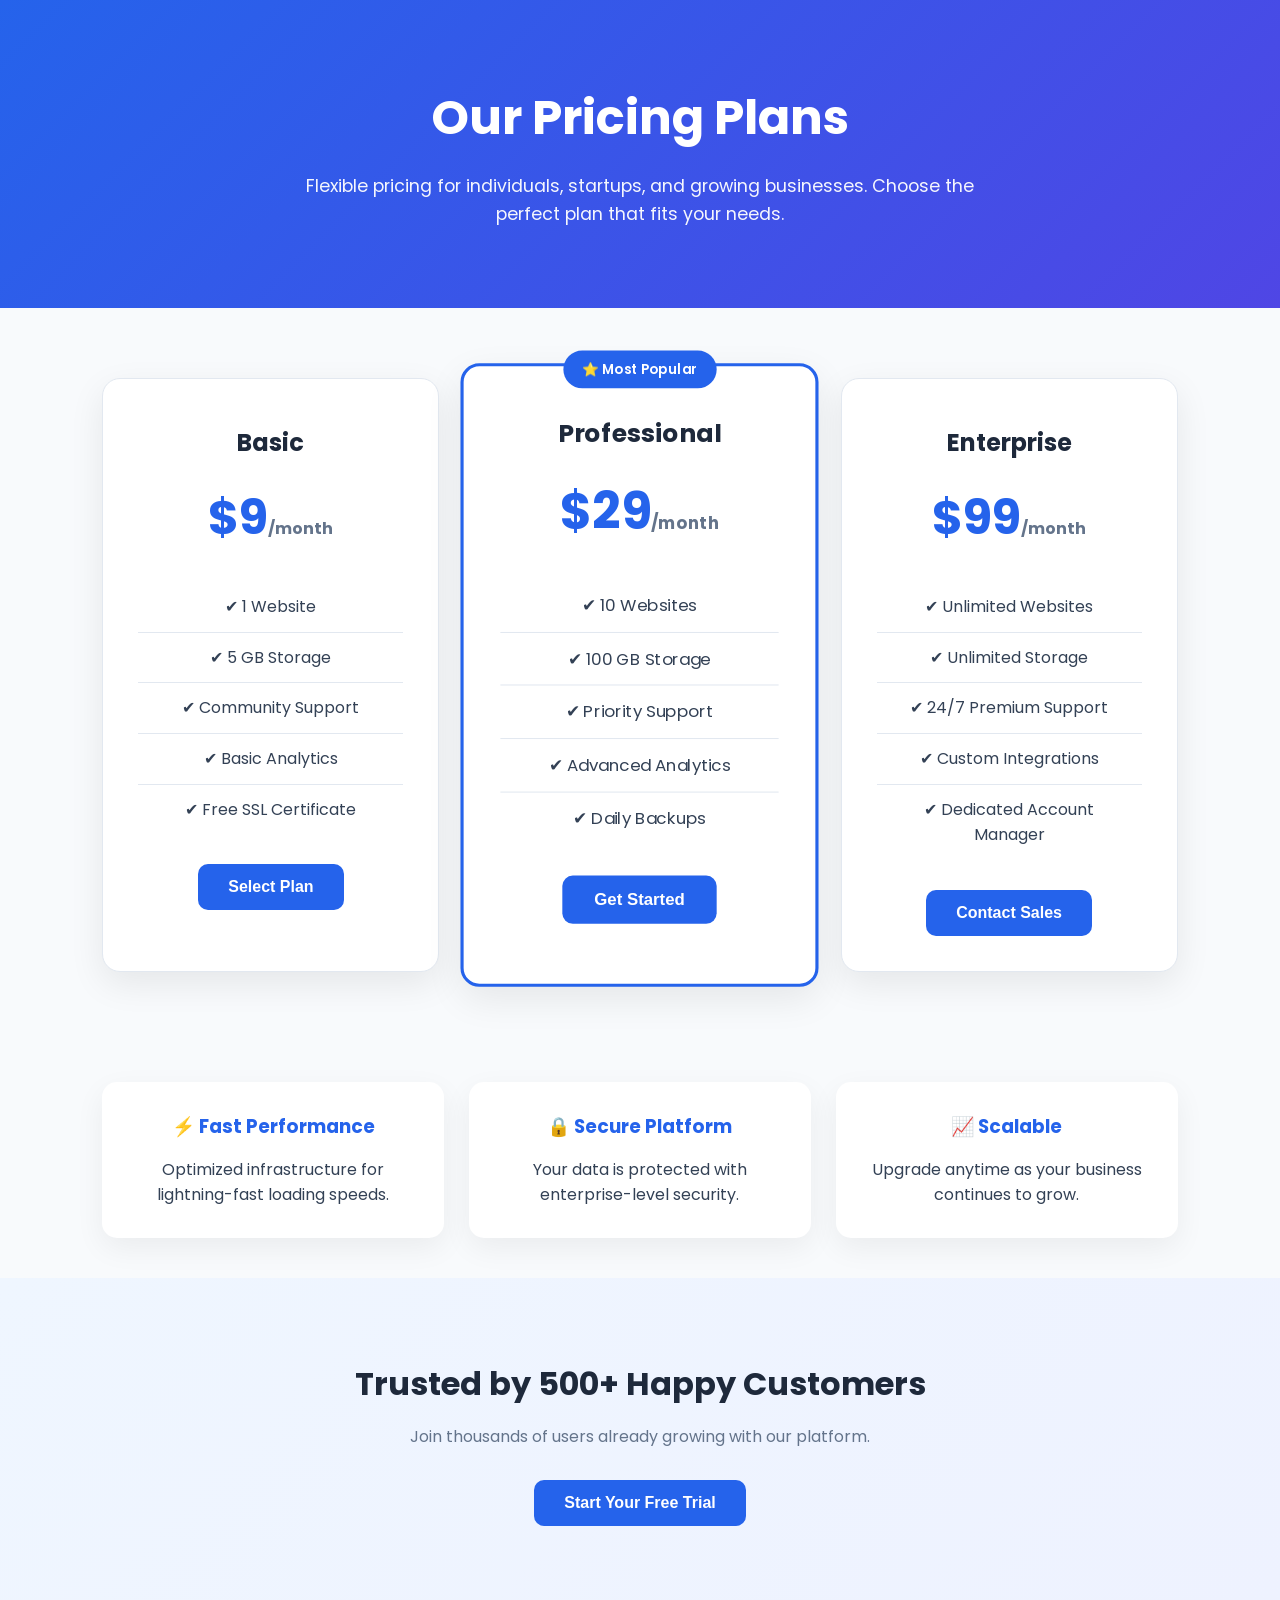
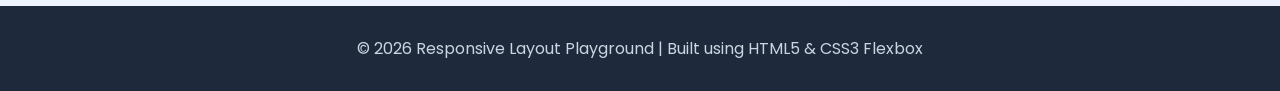
==== flexbox/index.html @ 23ed8cca "Initial commit" ====
<!DOCTYPE html>
<html lang="en">

<head>
    <meta charset="UTF-8">
    <meta name="viewport" content="width=device-width, initial-scale=1.0">

    <title>Responsive Pricing Layout - Flexbox</title>

    <!-- Google Font -->
    <link rel="preconnect" href="https://fonts.googleapis.com">
    <link rel="preconnect" href="https://fonts.gstatic.com" crossorigin>

    <link href="https://fonts.googleapis.com/css2?family=Poppins:wght@300;400;500;600;700;800&display=swap"
        rel="stylesheet">

    <!-- CSS -->
    <link rel="stylesheet" href="style.css">
</head>

<body>

    <!-- ================= HEADER ================= -->

    <header>

        <h1>Our Pricing Plans</h1>

        <p>
            Flexible pricing for individuals, startups, and growing businesses.
            Choose the perfect plan that fits your needs.
        </p>

    </header>

    <!-- =============== PRICING SECTION =============== -->

    <section class="pricing-section">

        <!-- Basic Plan -->

        <div class="pricing-card">

            <h2>Basic</h2>

            <p class="price">$9<span>/month</span></p>

            <ul>

                <li>✔ 1 Website</li>

                <li>✔ 5 GB Storage</li>

                <li>✔ Community Support</li>

                <li>✔ Basic Analytics</li>

                <li>✔ Free SSL Certificate</li>

            </ul>

            <button>Select Plan</button>

        </div>

        <!-- Pro Plan -->

        <div class="pricing-card featured">

            <div class="badge">

                ⭐ Most Popular

            </div>

            <h2>Professional</h2>

            <p class="price">$29<span>/month</span></p>

            <ul>

                <li>✔ 10 Websites</li>

                <li>✔ 100 GB Storage</li>

                <li>✔ Priority Support</li>

                <li>✔ Advanced Analytics</li>

                <li>✔ Daily Backups</li>

            </ul>

            <button>Get Started</button>

        </div>

        <!-- Enterprise -->

        <div class="pricing-card">

            <h2>Enterprise</h2>

            <p class="price">$99<span>/month</span></p>

            <ul>

                <li>✔ Unlimited Websites</li>

                <li>✔ Unlimited Storage</li>

                <li>✔ 24/7 Premium Support</li>

                <li>✔ Custom Integrations</li>

                <li>✔ Dedicated Account Manager</li>

            </ul>

            <button>Contact Sales</button>

        </div>

    </section>

    <!-- =============== FEATURES =============== -->

    <section class="features">

        <div class="feature-box">

            <h3>⚡ Fast Performance</h3>

            <p>Optimized infrastructure for lightning-fast loading speeds.</p>

        </div>

        <div class="feature-box">

            <h3>🔒 Secure Platform</h3>

            <p>Your data is protected with enterprise-level security.</p>

        </div>

        <div class="feature-box">

            <h3>📈 Scalable</h3>

            <p>Upgrade anytime as your business continues to grow.</p>

        </div>

    </section>

    <!-- =============== CTA =============== -->

    <section class="cta">

        <h2>Trusted by 500+ Happy Customers</h2>

        <p>Join thousands of users already growing with our platform.</p>

        <button>Start Your Free Trial</button>

    </section>

    <!-- =============== FOOTER =============== -->

    <footer>

        <p>

            © 2026 Responsive Layout Playground |
            Built using HTML5 & CSS3 Flexbox

        </p>

    </footer>

</body>

</html>
---- flexbox/style.css ----
/* ===========================
   Google Font & Global Styles
=========================== */

* {
    margin: 0;
    padding: 0;
    box-sizing: border-box;
}

body {
    font-family: "Poppins", sans-serif;
    background: #f8fafc;
    color: #334155;
    line-height: 1.6;
}

/* ===========================
   Header
=========================== */

header {
    background: linear-gradient(135deg, #2563eb, #4f46e5);
    color: white;
    text-align: center;
    padding: 80px 20px;
}

header h1 {
    font-size: 3rem;
    margin-bottom: 15px;
    font-weight: 700;
}

header p {
    max-width: 700px;
    margin: auto;
    font-size: 1.1rem;
    opacity: 0.95;
}

/* ===========================
   Pricing Section (Flexbox)
=========================== */

.pricing-section {
    display: flex;
    justify-content: center;
    align-items: stretch;
    gap: 30px;
    padding: 70px 8%;
    flex-wrap: wrap;
}

/* ===========================
   Pricing Card
=========================== */

.pricing-card {
    background: white;
    border-radius: 18px;
    padding: 35px;
    flex: 1;
    min-width: 280px;
    max-width: 360px;
    text-align: center;
    box-shadow: 0 12px 35px rgba(0, 0, 0, 0.08);
    transition: 0.35s ease;
    position: relative;
    border: 1px solid #e2e8f0;
}

.pricing-card:hover {
    transform: translateY(-12px);
    box-shadow: 0 20px 40px rgba(37, 99, 235, 0.18);
}

/* ===========================
   Featured Card
=========================== */

.featured {
    border: 3px solid #2563eb;
    transform: scale(1.05);
}

.featured:hover {
    transform: scale(1.05) translateY(-12px);
}

/* ===========================
   Badge
=========================== */

.badge {
    position: absolute;
    top: -15px;
    left: 50%;
    transform: translateX(-50%);
    background: #2563eb;
    color: white;
    padding: 8px 18px;
    border-radius: 25px;
    font-size: 0.8rem;
    font-weight: 600;
}

/* ===========================
   Typography
=========================== */

.pricing-card h2 {
    margin-top: 10px;
    margin-bottom: 18px;
    color: #1e293b;
}

.price {
    font-size: 3rem;
    font-weight: 700;
    color: #2563eb;
    margin-bottom: 25px;
}

.price span {
    font-size: 1rem;
    color: #64748b;
}

/* ===========================
   Features List
=========================== */

.pricing-card ul {
    list-style: none;
    margin-bottom: 30px;
}

.pricing-card li {
    padding: 12px;
    border-bottom: 1px solid #e2e8f0;
}

.pricing-card li:last-child {
    border-bottom: none;
}

/* ===========================
   Buttons
=========================== */

button {
    background: #2563eb;
    color: white;
    border: none;
    padding: 14px 30px;
    border-radius: 10px;
    font-size: 1rem;
    font-weight: 600;
    cursor: pointer;
    transition: 0.3s;
}

button:hover {
    background: #1d4ed8;
    transform: translateY(-3px);
}

/* ===========================
   Features Section
=========================== */

.features {
    display: flex;
    justify-content: center;
    gap: 25px;
    flex-wrap: wrap;
    padding: 40px 8%;
}

.feature-box {
    background: white;
    flex: 1;
    min-width: 260px;
    padding: 30px;
    border-radius: 15px;
    text-align: center;
    box-shadow: 0 10px 30px rgba(0,0,0,.06);
    transition: .3s;
}

.feature-box:hover {
    transform: translateY(-8px);
}

.feature-box h3 {
    margin-bottom: 15px;
    color: #2563eb;
}

/* ===========================
   CTA Section
=========================== */

.cta {
    text-align: center;
    padding: 80px 20px;
    background: linear-gradient(135deg,#eff6ff,#eef2ff);
}

.cta h2 {
    font-size: 2rem;
    margin-bottom: 15px;
    color: #1e293b;
}

.cta p {
    color: #64748b;
    margin-bottom: 30px;
}

/* ===========================
   Footer
=========================== */

footer {
    background: #1e293b;
    color: #cbd5e1;
    text-align: center;
    padding: 30px;
}

/* ===========================
   Tablet
=========================== */

@media (max-width:900px) {

    .pricing-card {
        flex: 45%;
    }

    header h1 {
        font-size: 2.4rem;
    }

}

/* ===========================
   Mobile
=========================== */

@media (max-width:600px) {

    header {
        padding: 60px 20px;
    }

    header h1 {
        font-size: 2rem;
    }

    .pricing-section {
        flex-direction: column;
        padding: 40px 20px;
    }

    .pricing-card {
        max-width: 100%;
    }

    .featured {
        transform: none;
    }

    .featured:hover {
        transform: translateY(-12px);
    }

    .features {
        flex-direction: column;
        padding: 20px;
    }

    .cta h2 {
        font-size: 1.6rem;
    }

}
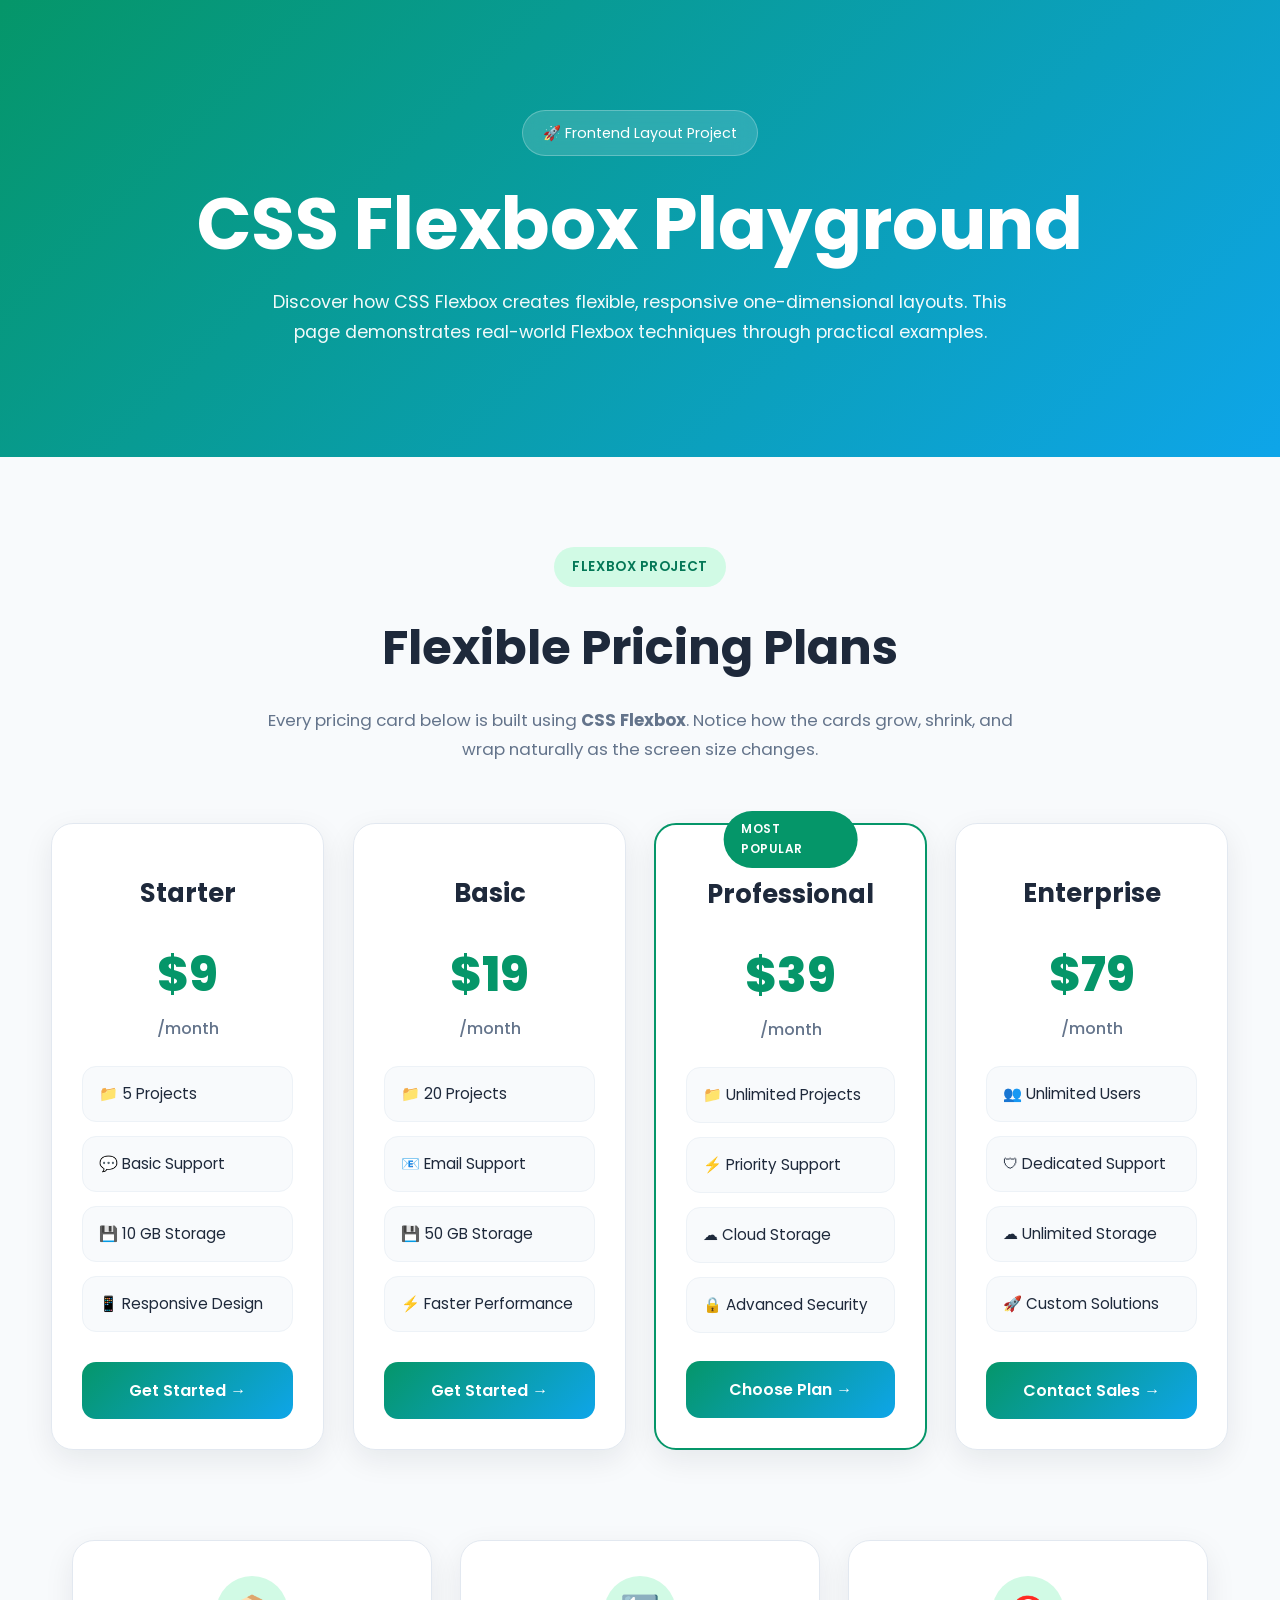
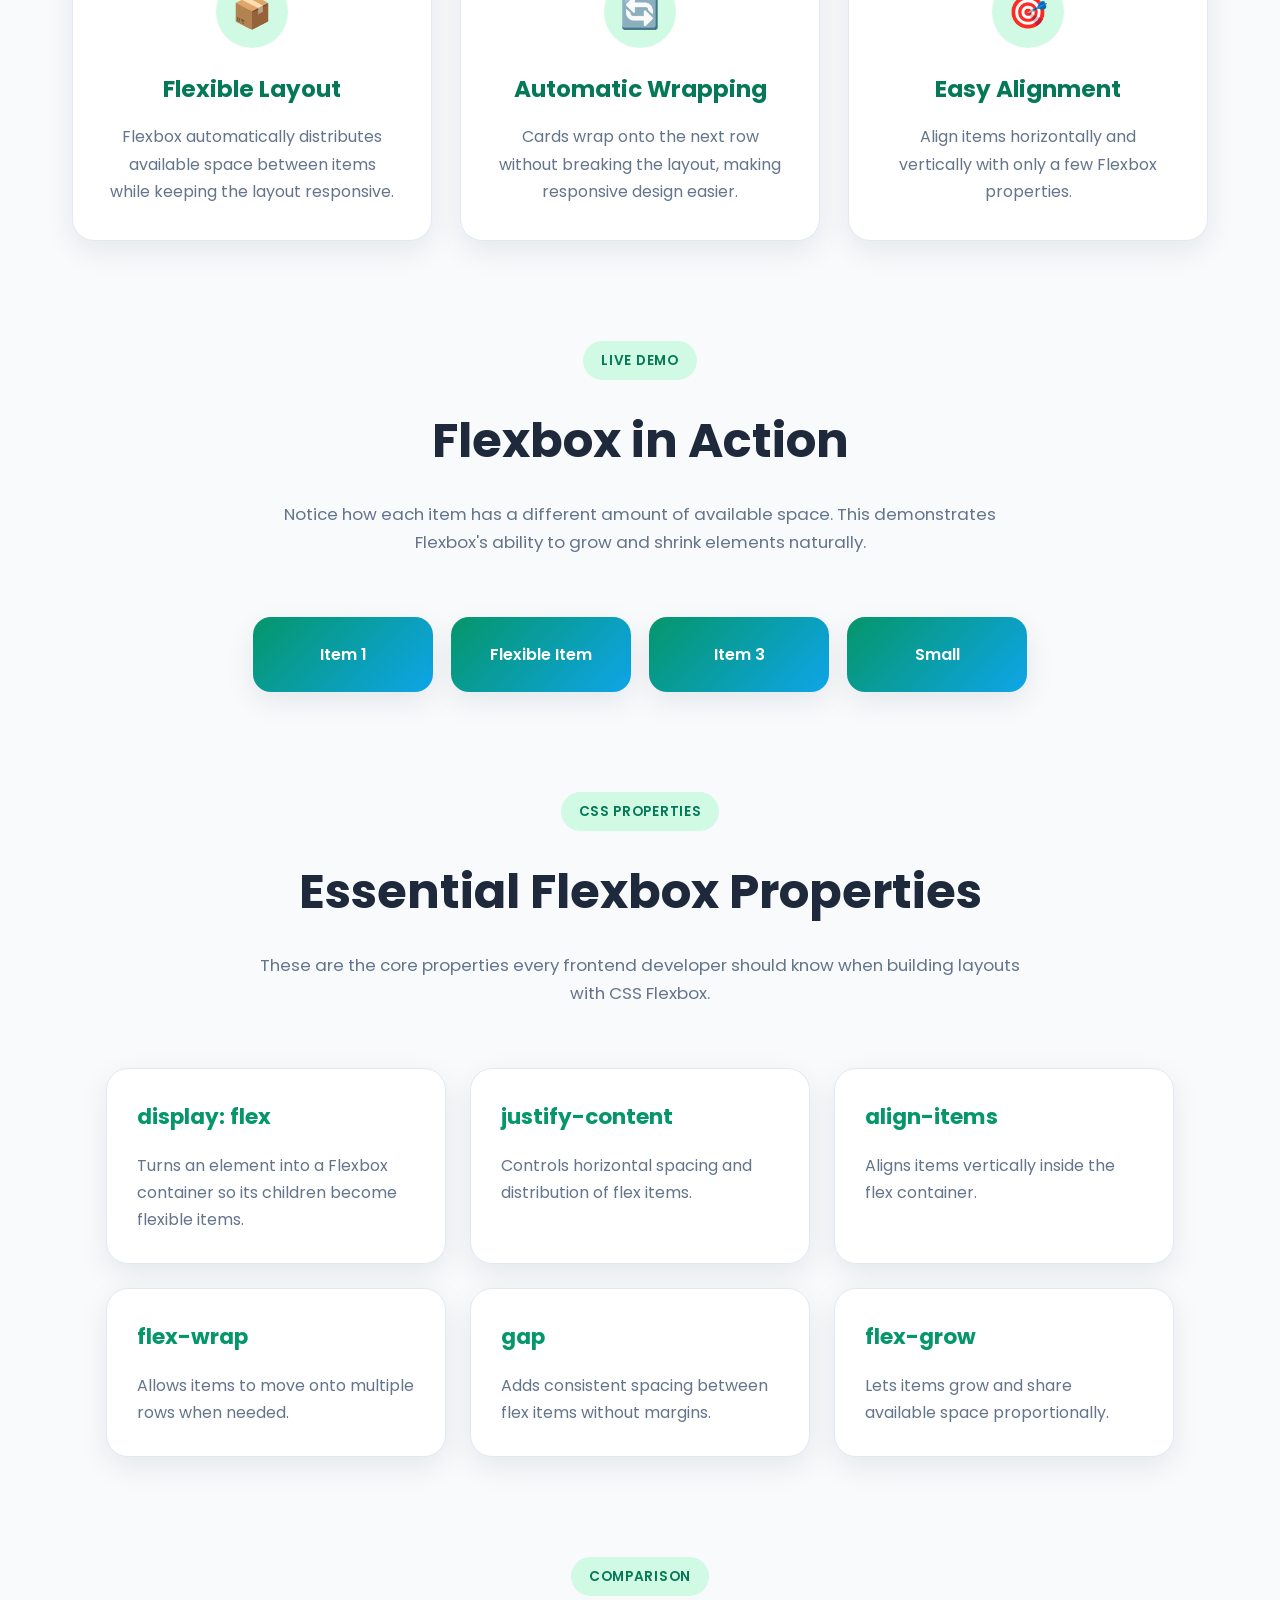
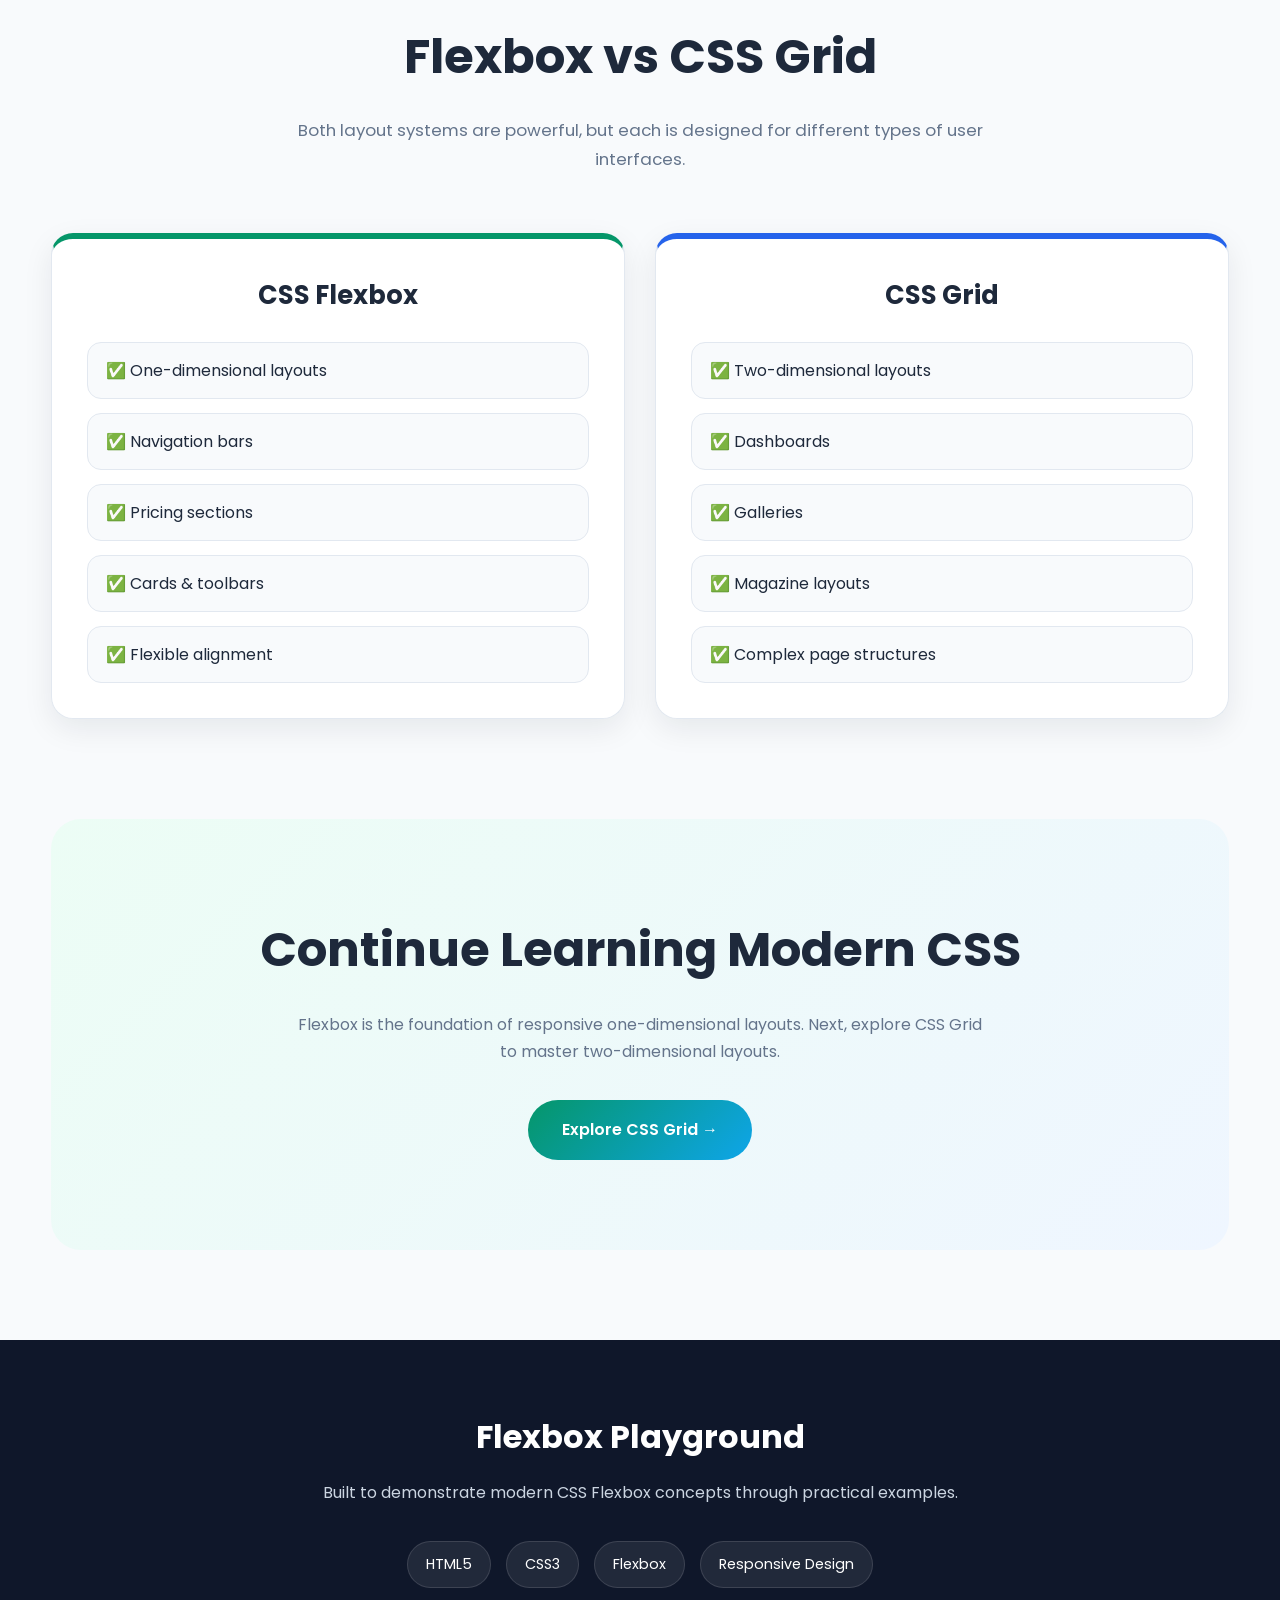
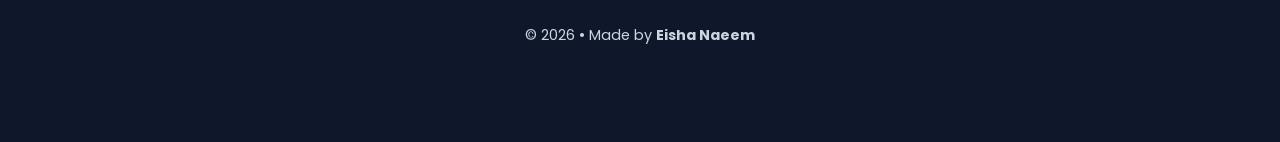
==== commit 71b8dd63: "Improve Flexbox and CSS Grid responsive layouts" ====
--- a/flexbox/index.html
+++ b/flexbox/index.html
@@ -2,181 +2,639 @@
 <html lang="en">
 
 <head>
+
     <meta charset="UTF-8">
-    <meta name="viewport" content="width=device-width, initial-scale=1.0">
-
-    <title>Responsive Pricing Layout - Flexbox</title>
-
-    <!-- Google Font -->
-    <link rel="preconnect" href="https://fonts.googleapis.com">
-    <link rel="preconnect" href="https://fonts.gstatic.com" crossorigin>
-
-    <link href="https://fonts.googleapis.com/css2?family=Poppins:wght@300;400;500;600;700;800&display=swap"
+
+    <meta
+        name="viewport"
+        content="width=device-width, initial-scale=1.0">
+
+    <meta
+        name="description"
+        content="Learn CSS Flexbox through an interactive pricing layout and practical demonstrations.">
+
+    <title>Flexbox Playground | Responsive Layouts</title>
+
+    <link rel="preconnect"
+          href="https://fonts.googleapis.com">
+
+    <link rel="preconnect"
+          href="https://fonts.gstatic.com"
+          crossorigin>
+
+    <link
+        href="https://fonts.googleapis.com/css2?family=Poppins:wght@300;400;500;600;700;800&display=swap"
         rel="stylesheet">
 
-    <!-- CSS -->
-    <link rel="stylesheet" href="style.css">
+    <link
+        rel="stylesheet"
+        href="style.css">
+
 </head>
 
 <body>
 
-    <!-- ================= HEADER ================= -->
-
-    <header>
-
-        <h1>Our Pricing Plans</h1>
-
-        <p>
-            Flexible pricing for individuals, startups, and growing businesses.
-            Choose the perfect plan that fits your needs.
-        </p>
-
-    </header>
-
-    <!-- =============== PRICING SECTION =============== -->
-
-    <section class="pricing-section">
-
-        <!-- Basic Plan -->
-
-        <div class="pricing-card">
-
-            <h2>Basic</h2>
-
-            <p class="price">$9<span>/month</span></p>
+<!-- ==========================================
+                HERO
+=========================================== -->
+
+<header>
+
+    <div class="hero-content">
+
+        <span class="hero-badge">
+            🚀 Frontend Layout Project
+        </span>
+
+        <h1>
+            CSS Flexbox Playground
+        </h1>
+
+        <p>
+
+            Discover how CSS Flexbox creates flexible,
+            responsive one-dimensional layouts.
+            This page demonstrates real-world Flexbox
+            techniques through practical examples.
+
+        </p>
+
+    </div>
+
+</header>
+
+<main>
+
+<!-- ==========================================
+            PRICING INTRO
+=========================================== -->
+
+<section class="section-heading">
+
+    <span class="section-tag">
+        FLEXBOX PROJECT
+    </span>
+
+    <h2>
+        Flexible Pricing Plans
+    </h2>
+
+    <p>
+
+        Every pricing card below is built using
+        <strong>CSS Flexbox</strong>.
+        Notice how the cards grow, shrink,
+        and wrap naturally as the screen size changes.
+
+    </p>
+
+</section>
+
+<!-- ==========================================
+            PRICING SECTION
+=========================================== -->
+
+<section class="pricing-section">
+
+    <!-- Starter -->
+
+    <article class="pricing-card basic">
+
+        <h3>
+            Starter
+        </h3>
+
+        <div class="price">
+
+            $9
+
+            <span>
+                /month
+            </span>
+
+        </div>
+
+        <ul>
+
+            <li>📁 5 Projects</li>
+
+            <li>💬 Basic Support</li>
+
+            <li>💾 10 GB Storage</li>
+
+            <li>📱 Responsive Design</li>
+
+        </ul>
+
+        <button>
+
+            Get Started →
+
+        </button>
+
+    </article>
+
+    <!-- Basic -->
+
+    <article class="pricing-card">
+
+        <h3>
+            Basic
+        </h3>
+
+        <div class="price">
+
+            $19
+
+            <span>
+                /month
+            </span>
+
+        </div>
+
+        <ul>
+
+            <li>📁 20 Projects</li>
+
+            <li>📧 Email Support</li>
+
+            <li>💾 50 GB Storage</li>
+
+            <li>⚡ Faster Performance</li>
+
+        </ul>
+
+        <button>
+
+            Get Started →
+
+        </button>
+
+    </article>
+
+    <!-- Professional -->
+
+    <article class="pricing-card popular">
+
+        <span class="badge">
+
+            MOST POPULAR
+
+        </span>
+
+        <h3>
+
+            Professional
+
+        </h3>
+
+        <div class="price">
+
+            $39
+
+            <span>
+
+                /month
+
+            </span>
+
+        </div>
+
+        <ul>
+
+            <li>📁 Unlimited Projects</li>
+
+            <li>⚡ Priority Support</li>
+
+            <li>☁ Cloud Storage</li>
+
+            <li>🔒 Advanced Security</li>
+
+        </ul>
+
+        <button>
+
+            Choose Plan →
+
+        </button>
+
+    </article>
+
+    <!-- Enterprise -->
+
+    <article class="pricing-card">
+
+        <h3>
+
+            Enterprise
+
+        </h3>
+
+        <div class="price">
+
+            $79
+
+            <span>
+
+                /month
+
+            </span>
+
+        </div>
+
+        <ul>
+
+            <li>👥 Unlimited Users</li>
+
+            <li>🛡 Dedicated Support</li>
+
+            <li>☁ Unlimited Storage</li>
+
+            <li>🚀 Custom Solutions</li>
+
+        </ul>
+
+        <button>
+
+            Contact Sales →
+
+        </button>
+
+    </article>
+
+</section>
+
+<!-- ==========================================
+                FEATURES
+=========================================== -->
+
+<section class="features">
+
+    <article class="feature-box">
+
+        <div class="feature-icon">
+            📦
+        </div>
+
+        <h3>
+            Flexible Layout
+        </h3>
+
+        <p>
+
+            Flexbox automatically distributes
+            available space between items while
+            keeping the layout responsive.
+
+        </p>
+
+    </article>
+
+    <article class="feature-box">
+
+        <div class="feature-icon">
+            🔄
+        </div>
+
+        <h3>
+            Automatic Wrapping
+        </h3>
+
+        <p>
+
+            Cards wrap onto the next row
+            without breaking the layout,
+            making responsive design easier.
+
+        </p>
+
+    </article>
+
+    <article class="feature-box">
+
+        <div class="feature-icon">
+            🎯
+        </div>
+
+        <h3>
+            Easy Alignment
+        </h3>
+
+        <p>
+
+            Align items horizontally and
+            vertically with only a few
+            Flexbox properties.
+
+        </p>
+
+    </article>
+
+</section>
+
+<!-- ==========================================
+            FLEXBOX DEMO
+=========================================== -->
+
+<section class="flex-demo">
+
+    <div class="section-heading">
+
+        <span class="section-tag">
+
+            LIVE DEMO
+
+        </span>
+
+        <h2>
+
+            Flexbox in Action
+
+        </h2>
+
+        <p>
+
+            Notice how each item has a different
+            amount of available space.
+            This demonstrates Flexbox's ability
+            to grow and shrink elements naturally.
+
+        </p>
+
+    </div>
+
+    <div class="demo-row">
+
+        <div class="demo-item">
+
+            Item 1
+
+        </div>
+
+        <div class="demo-item wide">
+
+            Flexible Item
+
+        </div>
+
+        <div class="demo-item">
+
+            Item 3
+
+        </div>
+
+        <div class="demo-item small">
+
+            Small
+
+        </div>
+
+    </div>
+
+</section>
+
+<!-- ==========================================
+        KEY FLEXBOX PROPERTIES
+=========================================== -->
+
+<section class="properties">
+
+    <div class="section-heading">
+
+        <span class="section-tag">
+            CSS PROPERTIES
+        </span>
+
+        <h2>
+            Essential Flexbox Properties
+        </h2>
+
+        <p>
+
+            These are the core properties every frontend
+            developer should know when building layouts
+            with CSS Flexbox.
+
+        </p>
+
+    </div>
+
+    <div class="properties-grid">
+
+        <article class="property-card">
+
+            <h3>display: flex</h3>
+
+            <p>
+                Turns an element into a Flexbox container
+                so its children become flexible items.
+            </p>
+
+        </article>
+
+        <article class="property-card">
+
+            <h3>justify-content</h3>
+
+            <p>
+                Controls horizontal spacing and
+                distribution of flex items.
+            </p>
+
+        </article>
+
+        <article class="property-card">
+
+            <h3>align-items</h3>
+
+            <p>
+                Aligns items vertically inside
+                the flex container.
+            </p>
+
+        </article>
+
+        <article class="property-card">
+
+            <h3>flex-wrap</h3>
+
+            <p>
+                Allows items to move onto
+                multiple rows when needed.
+            </p>
+
+        </article>
+
+        <article class="property-card">
+
+            <h3>gap</h3>
+
+            <p>
+                Adds consistent spacing
+                between flex items without margins.
+            </p>
+
+        </article>
+
+        <article class="property-card">
+
+            <h3>flex-grow</h3>
+
+            <p>
+                Lets items grow and share
+                available space proportionally.
+            </p>
+
+        </article>
+
+    </div>
+
+</section>
+
+<!-- ==========================================
+        FLEXBOX VS GRID
+=========================================== -->
+
+<section class="comparison">
+
+    <div class="section-heading">
+
+        <span class="section-tag">
+            COMPARISON
+        </span>
+
+        <h2>
+            Flexbox vs CSS Grid
+        </h2>
+
+        <p>
+
+            Both layout systems are powerful,
+            but each is designed for different
+            types of user interfaces.
+
+        </p>
+
+    </div>
+
+    <div class="comparison-wrapper">
+
+        <article class="comparison-card flexbox-card">
+
+            <h3>
+                CSS Flexbox
+            </h3>
 
             <ul>
 
-                <li>✔ 1 Website</li>
-
-                <li>✔ 5 GB Storage</li>
-
-                <li>✔ Community Support</li>
-
-                <li>✔ Basic Analytics</li>
-
-                <li>✔ Free SSL Certificate</li>
+                <li>✅ One-dimensional layouts</li>
+
+                <li>✅ Navigation bars</li>
+
+                <li>✅ Pricing sections</li>
+
+                <li>✅ Cards & toolbars</li>
+
+                <li>✅ Flexible alignment</li>
 
             </ul>
 
-            <button>Select Plan</button>
-
-        </div>
-
-        <!-- Pro Plan -->
-
-        <div class="pricing-card featured">
-
-            <div class="badge">
-
-                ⭐ Most Popular
-
-            </div>
-
-            <h2>Professional</h2>
-
-            <p class="price">$29<span>/month</span></p>
+        </article>
+
+        <article class="comparison-card grid-card">
+
+            <h3>
+                CSS Grid
+            </h3>
 
             <ul>
 
-                <li>✔ 10 Websites</li>
-
-                <li>✔ 100 GB Storage</li>
-
-                <li>✔ Priority Support</li>
-
-                <li>✔ Advanced Analytics</li>
-
-                <li>✔ Daily Backups</li>
+                <li>✅ Two-dimensional layouts</li>
+
+                <li>✅ Dashboards</li>
+
+                <li>✅ Galleries</li>
+
+                <li>✅ Magazine layouts</li>
+
+                <li>✅ Complex page structures</li>
 
             </ul>
 
-            <button>Get Started</button>
-
-        </div>
-
-        <!-- Enterprise -->
-
-        <div class="pricing-card">
-
-            <h2>Enterprise</h2>
-
-            <p class="price">$99<span>/month</span></p>
-
-            <ul>
-
-                <li>✔ Unlimited Websites</li>
-
-                <li>✔ Unlimited Storage</li>
-
-                <li>✔ 24/7 Premium Support</li>
-
-                <li>✔ Custom Integrations</li>
-
-                <li>✔ Dedicated Account Manager</li>
-
-            </ul>
-
-            <button>Contact Sales</button>
-
-        </div>
-
-    </section>
-
-    <!-- =============== FEATURES =============== -->
-
-    <section class="features">
-
-        <div class="feature-box">
-
-            <h3>⚡ Fast Performance</h3>
-
-            <p>Optimized infrastructure for lightning-fast loading speeds.</p>
-
-        </div>
-
-        <div class="feature-box">
-
-            <h3>🔒 Secure Platform</h3>
-
-            <p>Your data is protected with enterprise-level security.</p>
-
-        </div>
-
-        <div class="feature-box">
-
-            <h3>📈 Scalable</h3>
-
-            <p>Upgrade anytime as your business continues to grow.</p>
-
-        </div>
-
-    </section>
-
-    <!-- =============== CTA =============== -->
-
-    <section class="cta">
-
-        <h2>Trusted by 500+ Happy Customers</h2>
-
-        <p>Join thousands of users already growing with our platform.</p>
-
-        <button>Start Your Free Trial</button>
-
-    </section>
-
-    <!-- =============== FOOTER =============== -->
-
-    <footer>
-
-        <p>
-
-            © 2026 Responsive Layout Playground |
-            Built using HTML5 & CSS3 Flexbox
-
-        </p>
-
-    </footer>
+        </article>
+
+    </div>
+
+</section>
+
+<!-- ==========================================
+                CALL TO ACTION
+=========================================== -->
+
+<section class="cta">
+
+    <h2>
+        Continue Learning Modern CSS
+    </h2>
+
+    <p>
+
+        Flexbox is the foundation of responsive
+        one-dimensional layouts.
+        Next, explore CSS Grid to master
+        two-dimensional layouts.
+
+    </p>
+
+    <a href="../grid/index.html" class="cta-btn">
+
+        Explore CSS Grid →
+
+    </a>
+
+</section>
+
+</main>
+
+<!-- ==========================================
+                FOOTER
+=========================================== -->
+
+<footer>
+
+    <div class="footer-content">
+
+        <h3>
+            Flexbox Playground
+        </h3>
+
+        <p>
+
+            Built to demonstrate modern
+            CSS Flexbox concepts through
+            practical examples.
+
+        </p>
+
+        <div class="footer-tech">
+
+            <span>HTML5</span>
+            <span>CSS3</span>
+            <span>Flexbox</span>
+            <span>Responsive Design</span>
+
+        </div>
+
+        <p class="copyright">
+
+            © 2026 • Made by
+            <strong>Eisha Naeem</strong>
+
+        </p>
+
+    </div>
+
+</footer>
 
 </body>
 
--- a/flexbox/style.css
+++ b/flexbox/style.css
@@ -1,289 +1,1389 @@
+/* ==========================================================
+   CSS FLEXBOX PLAYGROUND
+   Author: Eisha Naeem
+   Part 1/5
+   ========================================================== */
+
+/* ==========================================================
+   GOOGLE FONT
+========================================================== */
+
+@import url("https://fonts.googleapis.com/css2?family=Poppins:wght@300;400;500;600;700;800&display=swap");
+
+/* ==========================================================
+   CSS VARIABLES
+========================================================== */
+
+:root{
+
+    --primary:#059669;
+    --primary-dark:#047857;
+    --secondary:#0ea5e9;
+
+    --bg:#f8fafc;
+    --surface:#ffffff;
+
+    --text:#1e293b;
+    --muted:#64748b;
+
+    --border:#e2e8f0;
+
+    --shadow:
+        0 10px 30px rgba(15,23,42,.08);
+
+    --shadow-lg:
+        0 20px 45px rgba(15,23,42,.15);
+
+    --radius:22px;
+
+    --transition:.35s ease;
+
+}
+
+/* ==========================================================
+   RESET
+========================================================== */
+
+*{
+
+    margin:0;
+    padding:0;
+    box-sizing:border-box;
+
+}
+
+html{
+
+    scroll-behavior:smooth;
+
+}
+
+body{
+
+    font-family:"Poppins",sans-serif;
+
+    background:var(--bg);
+
+    color:var(--text);
+
+    line-height:1.7;
+
+}
+
+img{
+
+    display:block;
+    max-width:100%;
+
+}
+
+button{
+
+    font:inherit;
+
+}
+
+a{
+
+    text-decoration:none;
+
+}
+
+ul{
+
+    list-style:none;
+
+}
+
+/* ==========================================================
+   REUSABLE CONTAINER
+========================================================== */
+
+main{
+
+    width:min(1200px,92%);
+    margin:auto;
+
+}
+
+.section-heading{
+
+    text-align:center;
+
+    margin:90px auto 60px;
+
+    max-width:760px;
+
+}
+
+.section-tag{
+
+    display:inline-block;
+
+    padding:8px 18px;
+
+    margin-bottom:20px;
+
+    border-radius:999px;
+
+    background:#d1fae5;
+
+    color:var(--primary-dark);
+
+    font-size:.85rem;
+
+    font-weight:600;
+
+    letter-spacing:.05em;
+
+}
+
+.section-heading h2{
+
+    font-size:clamp(2rem,4vw,3rem);
+
+    margin-bottom:18px;
+
+}
+
+.section-heading p{
+
+    color:var(--muted);
+
+    font-size:1.05rem;
+
+}
+
+/* ==========================================================
+   HERO
+========================================================== */
+
+header{
+
+    background:
+    linear-gradient(
+        135deg,
+        #059669,
+        #0ea5e9
+    );
+
+    color:white;
+
+    padding:110px 20px;
+
+}
+
+.hero-content{
+
+    width:min(900px,92%);
+
+    margin:auto;
+
+    text-align:center;
+
+}
+
+.hero-badge{
+
+    display:inline-block;
+
+    margin-bottom:28px;
+
+    padding:10px 20px;
+
+    border-radius:999px;
+
+    border:1px solid rgba(255,255,255,.25);
+
+    background:rgba(255,255,255,.15);
+
+    backdrop-filter:blur(10px);
+
+    font-size:.9rem;
+
+}
+
+.hero-content h1{
+
+    font-size:clamp(2.8rem,6vw,4.5rem);
+
+    line-height:1.1;
+
+    margin-bottom:24px;
+
+}
+
+.hero-content p{
+
+    max-width:760px;
+
+    margin:auto;
+
+    font-size:1.1rem;
+
+    opacity:.95;
+
+}
+
+/* ==========================================================
+   PRICING SECTION
+========================================================== */
+
+.pricing-section{
+
+    display:flex;
+
+    flex-wrap:wrap;
+
+    justify-content:center;
+
+    align-items:stretch;
+
+    gap:28px;
+
+    margin-bottom:90px;
+
+}
+
+.pricing-card{
+
+    position:relative;
+
+    flex:1 1 260px;
+
+    max-width:280px;
+
+    display:flex;
+
+    flex-direction:column;
+
+    background:var(--surface);
+
+    border:1px solid var(--border);
+
+    border-radius:var(--radius);
+
+    padding:30px;
+
+    box-shadow:var(--shadow);
+
+    transition:var(--transition);
+
+}
+
+.pricing-card:hover{
+
+    transform:translateY(-10px);
+
+    box-shadow:var(--shadow-lg);
+
+}
+
+.popular{
+
+    border:2px solid var(--primary);
+
+    transform:scale(1.04);
+
+}
+
+.popular:hover{
+
+    transform:scale(1.04) translateY(-10px);
+
+}
+
+.badge{
+
+    position:absolute;
+
+    top:-14px;
+
+    left:50%;
+
+    transform:translateX(-50%);
+
+    background:var(--primary);
+
+    color:#fff;
+
+    padding:8px 18px;
+
+    border-radius:999px;
+
+    font-size:.75rem;
+
+    font-weight:600;
+
+    letter-spacing:.04em;
+
+}
+
+.pricing-card h3{
+
+    margin:18px 0;
+
+    text-align:center;
+
+    font-size:1.6rem;
+
+}
+
+.price{
+
+    text-align:center;
+
+    font-size:3rem;
+
+    font-weight:800;
+
+    color:var(--primary);
+
+    margin-bottom:24px;
+
+}
+
+.price span{
+
+    display:block;
+
+    font-size:1rem;
+
+    font-weight:500;
+
+    color:var(--muted);
+
+}
+/* ==========================================================
+   PRICING CARD CONTENT
+========================================================== */
+
+.pricing-card ul{
+
+    display:flex;
+
+    flex-direction:column;
+
+    gap:14px;
+
+    margin-bottom:28px;
+
+    flex:1;
+
+}
+
+.pricing-card li{
+
+    background:#f8fafc;
+
+    border:1px solid #edf2f7;
+
+    border-radius:14px;
+
+    padding:14px 16px;
+
+    font-size:.95rem;
+
+    transition:var(--transition);
+
+}
+
+.pricing-card li:hover{
+
+    background:#ecfdf5;
+
+    border-color:#a7f3d0;
+
+}
+
+.pricing-card button{
+
+    margin-top:auto;
+
+}
+
+button{
+
+    width:100%;
+
+    border:none;
+
+    border-radius:14px;
+
+    padding:15px 20px;
+
+    cursor:pointer;
+
+    font-weight:600;
+
+    font-size:1rem;
+
+    color:#fff;
+
+    background:linear-gradient(
+        135deg,
+        var(--primary),
+        var(--secondary)
+    );
+
+    transition:var(--transition);
+
+}
+
+button:hover{
+
+    transform:translateY(-4px);
+
+    box-shadow:
+        0 15px 30px rgba(5,150,105,.25);
+
+}
+
+/* ==========================================================
+   FEATURES
+========================================================== */
+
+.features{
+
+    display:flex;
+
+    flex-wrap:wrap;
+
+    justify-content:center;
+
+    gap:28px;
+
+    margin-bottom:100px;
+
+}
+
+.feature-box{
+
+    flex:1 1 300px;
+
+    max-width:360px;
+
+    background:var(--surface);
+
+    border:1px solid var(--border);
+
+    border-radius:var(--radius);
+
+    padding:35px;
+
+    text-align:center;
+
+    box-shadow:var(--shadow);
+
+    transition:var(--transition);
+
+}
+
+.feature-box:hover{
+
+    transform:translateY(-8px);
+
+    box-shadow:var(--shadow-lg);
+
+}
+
+.feature-icon{
+
+    width:72px;
+
+    height:72px;
+
+    margin:0 auto 22px;
+
+    border-radius:50%;
+
+    display:flex;
+
+    align-items:center;
+
+    justify-content:center;
+
+    font-size:2rem;
+
+    background:#d1fae5;
+
+}
+
+.feature-box h3{
+
+    margin-bottom:14px;
+
+    font-size:1.45rem;
+
+    color:var(--primary-dark);
+
+}
+
+.feature-box p{
+
+    color:var(--muted);
+
+}
+
+/* ==========================================================
+   FLEXBOX DEMO
+========================================================== */
+
+.flex-demo{
+
+    margin-bottom:100px;
+
+}
+
+.demo-row{
+
+    display:flex;
+
+    flex-wrap:wrap;
+
+    justify-content:center;
+
+    gap:18px;
+
+}
+
+.demo-item{
+
+    flex:1 1 150px;
+
+    max-width:180px;
+
+    padding:24px;
+
+    border-radius:18px;
+
+    text-align:center;
+
+    font-weight:600;
+
+    color:#fff;
+
+    background:linear-gradient(
+        135deg,
+        var(--primary),
+        var(--secondary)
+    );
+
+    box-shadow:var(--shadow);
+
+    transition:var(--transition);
+
+}
+
+.demo-item:hover{
+
+    transform:translateY(-6px);
+
+}
+
+.demo-item.wide{
+
+    flex-grow:2;
+
+}
+
+.demo-item.small{
+
+    flex-grow:.7;
+
+}
+
+/* ==========================================================
+   KEY FLEXBOX PROPERTIES
+========================================================== */
+
+.properties{
+
+    margin-bottom:100px;
+
+}
+
+.properties-grid{
+
+    display:flex;
+
+    flex-wrap:wrap;
+
+    justify-content:center;
+
+    gap:24px;
+
+}
+
+.property-card{
+
+    flex:1 1 280px;
+
+    max-width:340px;
+
+    background:var(--surface);
+
+    border:1px solid var(--border);
+
+    border-radius:var(--radius);
+
+    padding:30px;
+
+    box-shadow:var(--shadow);
+
+    transition:var(--transition);
+
+}
+
+.property-card:hover{
+
+    transform:translateY(-8px);
+
+    box-shadow:var(--shadow-lg);
+
+}
+
+.property-card h3{
+
+    color:var(--primary);
+
+    margin-bottom:16px;
+
+    font-size:1.35rem;
+
+}
+
+.property-card p{
+
+    color:var(--muted);
+
+}
+
+/* ==========================================================
+   FLEXBOX VS GRID
+========================================================== */
+
+.comparison{
+
+    margin-bottom:100px;
+
+}
+
+.comparison-wrapper{
+
+    display:flex;
+
+    flex-wrap:wrap;
+
+    justify-content:center;
+
+    gap:30px;
+
+}
+
+.comparison-card{
+
+    flex:1 1 340px;
+
+    background:var(--surface);
+
+    border:1px solid var(--border);
+
+    border-radius:var(--radius);
+
+    padding:35px;
+
+    box-shadow:var(--shadow);
+
+    transition:var(--transition);
+
+}
+
+.comparison-card:hover{
+
+    transform:translateY(-8px);
+
+    box-shadow:var(--shadow-lg);
+
+}
+
+.flexbox-card{
+
+    border-top:6px solid var(--primary);
+
+}
+
+.grid-card{
+
+    border-top:6px solid #2563eb;
+
+}
+
+.comparison-card h3{
+
+    text-align:center;
+
+    margin-bottom:24px;
+
+    font-size:1.6rem;
+
+}
+
+.comparison-card ul{
+
+    display:flex;
+
+    flex-direction:column;
+
+    gap:14px;
+
+}
+
+.comparison-card li{
+
+    background:#f8fafc;
+
+    border:1px solid var(--border);
+
+    padding:14px 18px;
+
+    border-radius:14px;
+
+    transition:var(--transition);
+
+}
+
+.comparison-card li:hover{
+
+    background:#ecfdf5;
+
+}
+
+/* ==========================================================
+   CALL TO ACTION
+========================================================== */
+
+.cta{
+
+    text-align:center;
+
+    padding:90px 40px;
+
+    margin-bottom:90px;
+
+    border-radius:30px;
+
+    background:linear-gradient(
+        135deg,
+        #ecfdf5,
+        #eff6ff
+    );
+
+}
+
+.cta h2{
+
+    font-size:clamp(2rem,4vw,3rem);
+
+    margin-bottom:20px;
+
+}
+
+.cta p{
+
+    max-width:700px;
+
+    margin:0 auto 35px;
+
+    color:var(--muted);
+
+}
+
+.cta-btn{
+
+    display:inline-flex;
+
+    align-items:center;
+
+    justify-content:center;
+
+    padding:16px 34px;
+
+    border-radius:999px;
+
+    color:#fff;
+
+    font-weight:600;
+
+    background:linear-gradient(
+        135deg,
+        var(--primary),
+        var(--secondary)
+    );
+
+    transition:var(--transition);
+
+}
+
+.cta-btn:hover{
+
+    transform:translateY(-4px);
+
+    box-shadow:
+        0 15px 35px rgba(5,150,105,.25);
+
+}
+
+/* ==========================================================
+   FOOTER
+========================================================== */
+
+footer{
+
+    background:#0f172a;
+
+    color:#fff;
+
+    margin-top:40px;
+
+}
+
+.footer-content{
+
+    width:min(1200px,92%);
+
+    margin:auto;
+
+    padding:70px 20px;
+
+    text-align:center;
+
+}
+
+.footer-content h3{
+
+    font-size:2rem;
+
+    margin-bottom:15px;
+
+}
+
+.footer-content p{
+
+    color:#cbd5e1;
+
+    max-width:700px;
+
+    margin:0 auto 25px;
+
+}
+
+.footer-tech{
+
+    display:flex;
+
+    justify-content:center;
+
+    flex-wrap:wrap;
+
+    gap:15px;
+
+    margin:35px 0;
+
+}
+
+.footer-tech span{
+
+    background:rgba(255,255,255,.08);
+
+    border:1px solid rgba(255,255,255,.12);
+
+    padding:10px 18px;
+
+    border-radius:999px;
+
+    font-size:.9rem;
+
+    transition:var(--transition);
+
+}
+
+.footer-tech span:hover{
+
+    background:var(--primary);
+
+    border-color:var(--primary);
+
+}
+
+.copyright{
+
+    font-size:.9rem;
+
+    color:#94a3b8;
+
+    margin-top:20px;
+
+}
+
+/* ==========================================================
+   GLOBAL ANIMATIONS
+========================================================== */
+
+.pricing-card,
+.feature-box,
+.property-card,
+.comparison-card{
+
+    animation:fadeUp .8s ease both;
+
+}
+
+.pricing-card:nth-child(2){
+
+    animation-delay:.1s;
+
+}
+
+.pricing-card:nth-child(3){
+
+    animation-delay:.2s;
+
+}
+
+.pricing-card:nth-child(4){
+
+    animation-delay:.3s;
+
+}
+
+@keyframes fadeUp{
+
+    from{
+
+        opacity:0;
+
+        transform:translateY(35px);
+
+    }
+
+    to{
+
+        opacity:1;
+
+        transform:translateY(0);
+
+    }
+
+}
+
+/* ==========================================================
+   EXTRA UI POLISH
+========================================================== */
+
+::selection{
+
+    background:var(--primary);
+
+    color:#fff;
+
+}
+
+button:active,
+.cta-btn:active{
+
+    transform:scale(.98);
+
+}
+
+.pricing-card,
+.feature-box,
+.property-card,
+.comparison-card,
+.demo-item{
+
+    will-change:transform;
+
+}
+
+.hero-content,
+.section-heading{
+
+    animation:fadeIn .9s ease;
+
+}
+
+@keyframes fadeIn{
+
+    from{
+
+        opacity:0;
+
+    }
+
+    to{
+
+        opacity:1;
+
+    }
+
+}
+
+/* ==========================================================
+   SCROLLBAR (CHROME / EDGE)
+========================================================== */
+
+::-webkit-scrollbar{
+
+    width:10px;
+
+}
+
+::-webkit-scrollbar-track{
+
+    background:#edf2f7;
+
+}
+
+::-webkit-scrollbar-thumb{
+
+    background:var(--primary);
+
+    border-radius:999px;
+
+}
+
+::-webkit-scrollbar-thumb:hover{
+
+    background:var(--primary-dark);
+
+}
+/* ==========================================================
+   RESPONSIVE DESIGN
+========================================================== */
+
 /* ===========================
-   Google Font & Global Styles
+   Large Laptops
 =========================== */
 
-* {
-    margin: 0;
-    padding: 0;
-    box-sizing: border-box;
-}
-
-body {
-    font-family: "Poppins", sans-serif;
-    background: #f8fafc;
-    color: #334155;
-    line-height: 1.6;
+@media (max-width:1200px){
+
+    main{
+
+        width:94%;
+
+    }
+
+    .pricing-card{
+
+        max-width:300px;
+
+    }
+
 }
 
 /* ===========================
-   Header
+   Tablets
 =========================== */
 
-header {
-    background: linear-gradient(135deg, #2563eb, #4f46e5);
-    color: white;
-    text-align: center;
-    padding: 80px 20px;
-}
-
-header h1 {
-    font-size: 3rem;
-    margin-bottom: 15px;
-    font-weight: 700;
-}
-
-header p {
-    max-width: 700px;
-    margin: auto;
-    font-size: 1.1rem;
-    opacity: 0.95;
+@media (max-width:992px){
+
+    header{
+
+        padding:90px 20px;
+
+    }
+
+    .pricing-section{
+
+        gap:24px;
+
+    }
+
+    .pricing-card{
+
+        flex:1 1 320px;
+
+        max-width:340px;
+
+    }
+
+    .popular{
+
+        transform:none;
+
+    }
+
+    .popular:hover{
+
+        transform:translateY(-10px);
+
+    }
+
+    .feature-box{
+
+        flex:1 1 320px;
+
+        max-width:none;
+
+    }
+
+    .property-card{
+
+        flex:1 1 320px;
+
+        max-width:none;
+
+    }
+
+    .comparison-card{
+
+        flex:1 1 320px;
+
+    }
+
 }
 
 /* ===========================
-   Pricing Section (Flexbox)
+   Mobile Landscape
 =========================== */
 
-.pricing-section {
-    display: flex;
-    justify-content: center;
-    align-items: stretch;
-    gap: 30px;
-    padding: 70px 8%;
-    flex-wrap: wrap;
+@media (max-width:768px){
+
+    header{
+
+        padding:75px 20px;
+
+    }
+
+    .hero-content h1{
+
+        font-size:2.6rem;
+
+    }
+
+    .hero-content p{
+
+        font-size:1rem;
+
+    }
+
+    .section-heading{
+
+        margin:70px auto 45px;
+
+    }
+
+    .pricing-section{
+
+        gap:20px;
+
+    }
+
+    .pricing-card{
+
+        flex:1 1 100%;
+
+        max-width:100%;
+
+        padding:26px;
+
+    }
+
+    .price{
+
+        font-size:2.5rem;
+
+    }
+
+    .feature-box{
+
+        flex:1 1 100%;
+
+    }
+
+    .property-card{
+
+        flex:1 1 100%;
+
+    }
+
+    .comparison-card{
+
+        flex:1 1 100%;
+
+    }
+
+    .demo-row{
+
+        gap:14px;
+
+    }
+
+    .demo-item{
+
+        flex:1 1 calc(50% - 14px);
+
+        max-width:none;
+
+    }
+
+    .cta{
+
+        padding:70px 24px;
+
+    }
+
+    .footer-content{
+
+        padding:55px 20px;
+
+    }
+
 }
 
 /* ===========================
-   Pricing Card
+   Small Phones
 =========================== */
 
-.pricing-card {
-    background: white;
-    border-radius: 18px;
-    padding: 35px;
-    flex: 1;
-    min-width: 280px;
-    max-width: 360px;
-    text-align: center;
-    box-shadow: 0 12px 35px rgba(0, 0, 0, 0.08);
-    transition: 0.35s ease;
-    position: relative;
-    border: 1px solid #e2e8f0;
-}
-
-.pricing-card:hover {
-    transform: translateY(-12px);
-    box-shadow: 0 20px 40px rgba(37, 99, 235, 0.18);
+@media (max-width:480px){
+
+    header{
+
+        padding:65px 18px;
+
+    }
+
+    .hero-badge{
+
+        font-size:.8rem;
+
+        padding:8px 16px;
+
+    }
+
+    .hero-content h1{
+
+        font-size:2.1rem;
+
+    }
+
+    .hero-content p{
+
+        font-size:.95rem;
+
+    }
+
+    .pricing-card{
+
+        padding:22px;
+
+    }
+
+    .pricing-card h3{
+
+        font-size:1.35rem;
+
+    }
+
+    .price{
+
+        font-size:2.2rem;
+
+    }
+
+    .pricing-card li{
+
+        font-size:.9rem;
+
+        padding:12px;
+
+    }
+
+    button{
+
+        padding:14px;
+
+    }
+
+    .demo-row{
+
+        flex-direction:column;
+
+    }
+
+    .demo-item{
+
+        width:100%;
+
+        flex:1 1 100%;
+
+    }
+
+    .feature-icon{
+
+        width:64px;
+
+        height:64px;
+
+        font-size:1.7rem;
+
+    }
+
+    .cta{
+
+        padding:60px 18px;
+
+    }
+
+    .cta h2{
+
+        font-size:1.8rem;
+
+    }
+
+    .cta-btn{
+
+        width:100%;
+
+    }
+
+    .footer-tech{
+
+        gap:10px;
+
+    }
+
+    .footer-tech span{
+
+        width:100%;
+
+    }
+
 }
 
 /* ===========================
-   Featured Card
+   Very Large Screens
 =========================== */
 
-.featured {
-    border: 3px solid #2563eb;
-    transform: scale(1.05);
-}
-
-.featured:hover {
-    transform: scale(1.05) translateY(-12px);
-}
-
-/* ===========================
-   Badge
-=========================== */
-
-.badge {
-    position: absolute;
-    top: -15px;
-    left: 50%;
-    transform: translateX(-50%);
-    background: #2563eb;
-    color: white;
-    padding: 8px 18px;
-    border-radius: 25px;
-    font-size: 0.8rem;
-    font-weight: 600;
-}
-
-/* ===========================
-   Typography
-=========================== */
-
-.pricing-card h2 {
-    margin-top: 10px;
-    margin-bottom: 18px;
-    color: #1e293b;
-}
-
-.price {
-    font-size: 3rem;
-    font-weight: 700;
-    color: #2563eb;
-    margin-bottom: 25px;
-}
-
-.price span {
-    font-size: 1rem;
-    color: #64748b;
-}
-
-/* ===========================
-   Features List
-=========================== */
-
-.pricing-card ul {
-    list-style: none;
-    margin-bottom: 30px;
-}
-
-.pricing-card li {
-    padding: 12px;
-    border-bottom: 1px solid #e2e8f0;
-}
-
-.pricing-card li:last-child {
-    border-bottom: none;
-}
-
-/* ===========================
-   Buttons
-=========================== */
-
-button {
-    background: #2563eb;
-    color: white;
-    border: none;
-    padding: 14px 30px;
-    border-radius: 10px;
-    font-size: 1rem;
-    font-weight: 600;
-    cursor: pointer;
-    transition: 0.3s;
-}
-
-button:hover {
-    background: #1d4ed8;
-    transform: translateY(-3px);
-}
-
-/* ===========================
-   Features Section
-=========================== */
-
-.features {
-    display: flex;
-    justify-content: center;
-    gap: 25px;
-    flex-wrap: wrap;
-    padding: 40px 8%;
-}
-
-.feature-box {
-    background: white;
-    flex: 1;
-    min-width: 260px;
-    padding: 30px;
-    border-radius: 15px;
-    text-align: center;
-    box-shadow: 0 10px 30px rgba(0,0,0,.06);
-    transition: .3s;
-}
-
-.feature-box:hover {
-    transform: translateY(-8px);
-}
-
-.feature-box h3 {
-    margin-bottom: 15px;
-    color: #2563eb;
-}
-
-/* ===========================
-   CTA Section
-=========================== */
-
-.cta {
-    text-align: center;
-    padding: 80px 20px;
-    background: linear-gradient(135deg,#eff6ff,#eef2ff);
-}
-
-.cta h2 {
-    font-size: 2rem;
-    margin-bottom: 15px;
-    color: #1e293b;
-}
-
-.cta p {
-    color: #64748b;
-    margin-bottom: 30px;
-}
-
-/* ===========================
-   Footer
-=========================== */
-
-footer {
-    background: #1e293b;
-    color: #cbd5e1;
-    text-align: center;
-    padding: 30px;
-}
-
-/* ===========================
-   Tablet
-=========================== */
-
-@media (max-width:900px) {
-
-    .pricing-card {
-        flex: 45%;
-    }
-
-    header h1 {
-        font-size: 2.4rem;
-    }
-
-}
-
-/* ===========================
-   Mobile
-=========================== */
-
-@media (max-width:600px) {
-
-    header {
-        padding: 60px 20px;
-    }
-
-    header h1 {
-        font-size: 2rem;
-    }
-
-    .pricing-section {
-        flex-direction: column;
-        padding: 40px 20px;
-    }
-
-    .pricing-card {
-        max-width: 100%;
-    }
-
-    .featured {
-        transform: none;
-    }
-
-    .featured:hover {
-        transform: translateY(-12px);
-    }
-
-    .features {
-        flex-direction: column;
-        padding: 20px;
-    }
-
-    .cta h2 {
-        font-size: 1.6rem;
+@media (min-width:1600px){
+
+    main{
+
+        max-width:1400px;
+
+    }
+
+    .pricing-card{
+
+        max-width:310px;
+
+    }
+
+    .hero-content{
+
+        max-width:1000px;
+
     }
 
 }
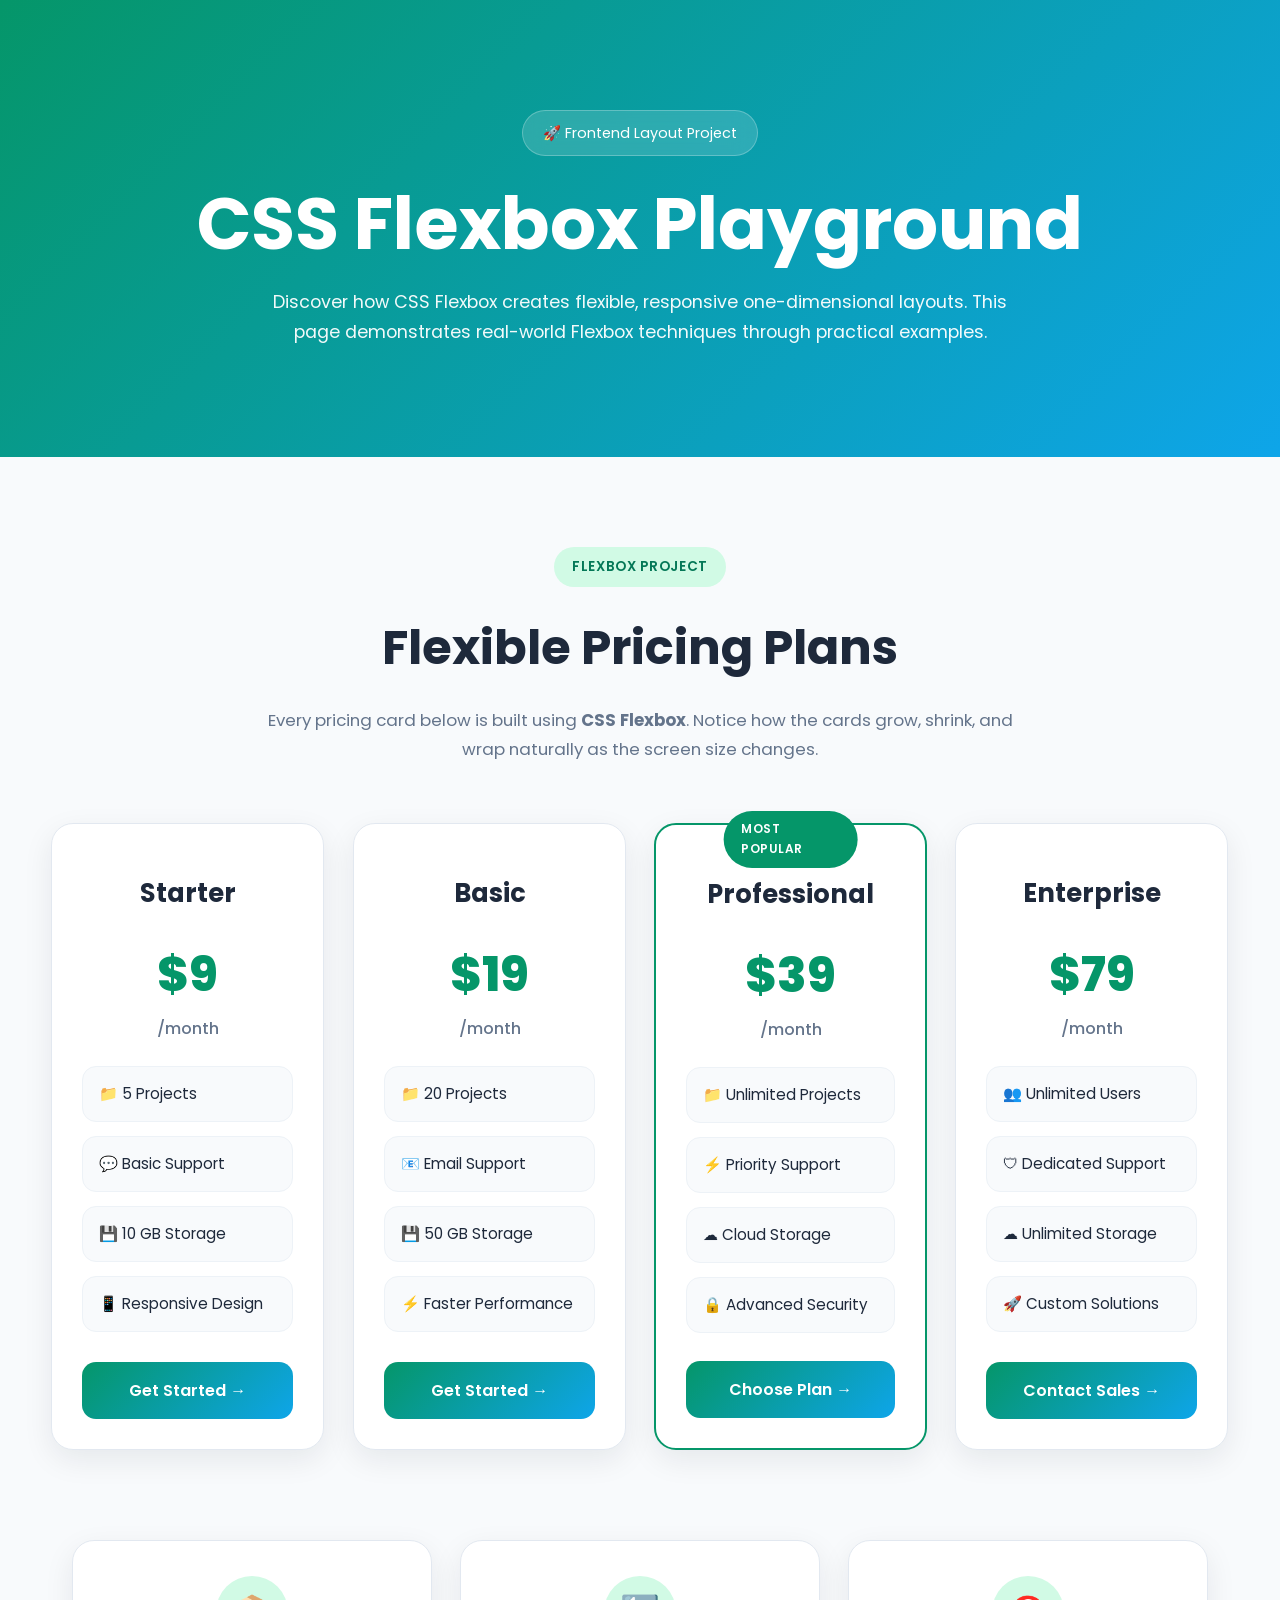
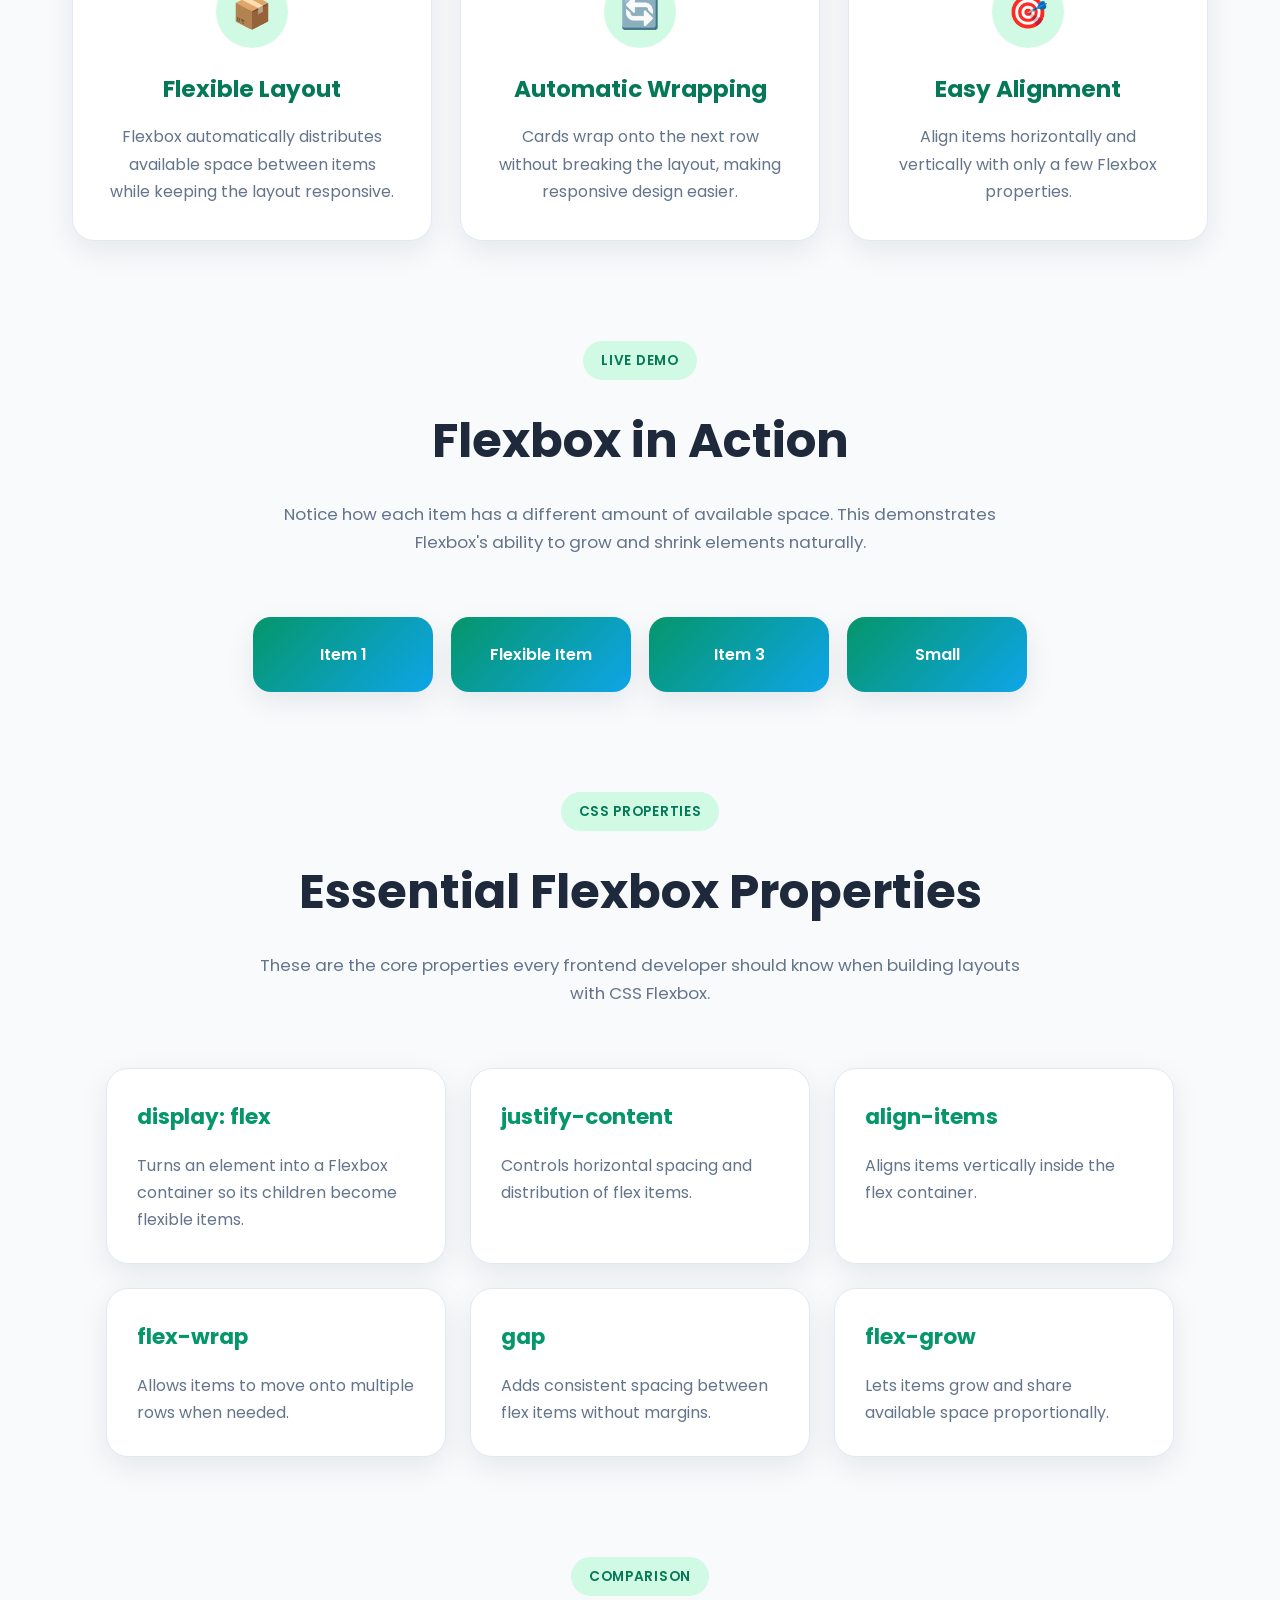
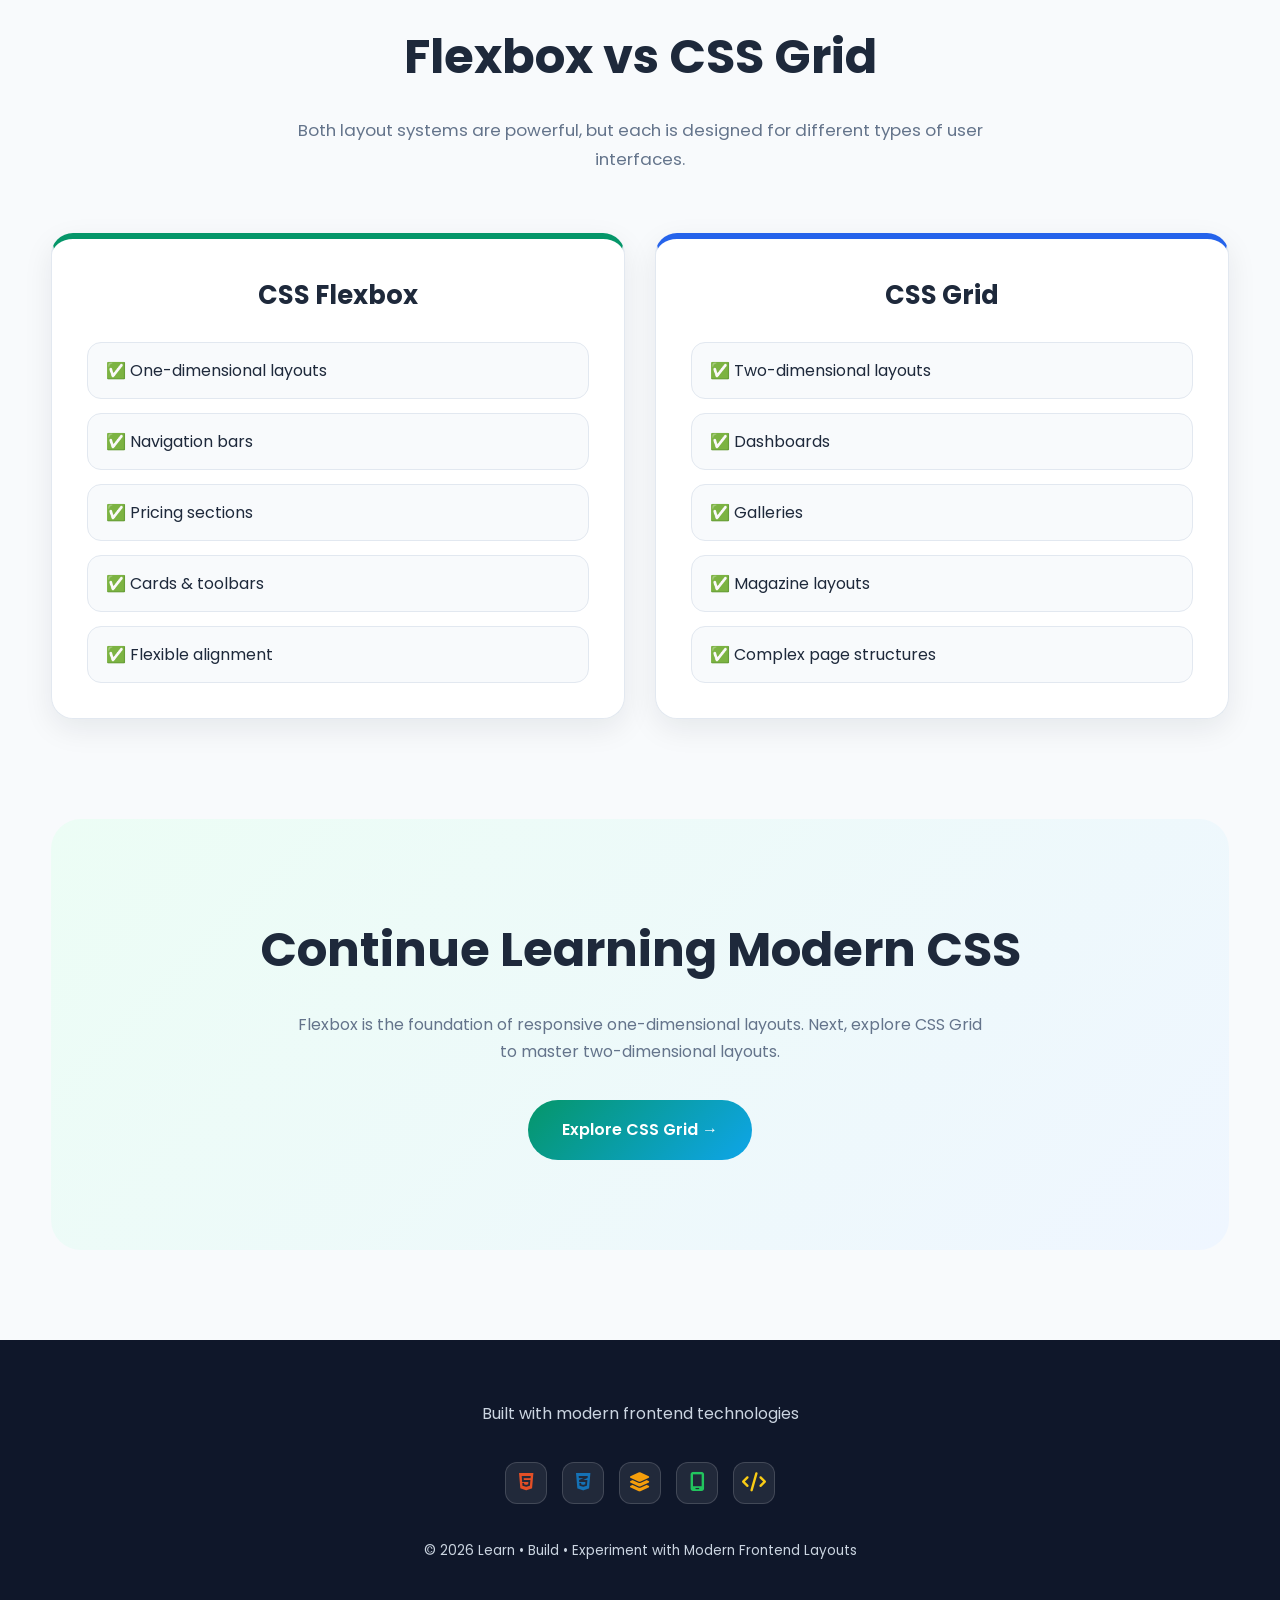
==== commit dce77320: "Improve landing page design, update footers, and enhance responsive UI" ====
--- a/flexbox/index.html
+++ b/flexbox/index.html
@@ -29,6 +29,10 @@
     <link
         rel="stylesheet"
         href="style.css">
+
+    <link 
+        rel="stylesheet"
+        href="https://cdnjs.cloudflare.com/ajax/libs/font-awesome/6.5.2/css/all.min.css">
 
 </head>
 
@@ -604,33 +608,46 @@
 
     <div class="footer-content">
 
-        <h3>
-            Flexbox Playground
-        </h3>
-
-        <p>
-
-            Built to demonstrate modern
-            CSS Flexbox concepts through
-            practical examples.
-
-        </p>
+        <p>
+            Built with modern frontend technologies
+        </p>
+
 
         <div class="footer-tech">
 
-            <span>HTML5</span>
-            <span>CSS3</span>
-            <span>Flexbox</span>
-            <span>Responsive Design</span>
-
-        </div>
-
-        <p class="copyright">
-
-            © 2026 • Made by
-            <strong>Eisha Naeem</strong>
-
-        </p>
+            <div class="tech-icon">
+                <i class="fa-brands fa-html5"></i>
+            </div>
+
+
+            <div class="tech-icon">
+                <i class="fa-brands fa-css3-alt"></i>
+            </div>
+
+
+            <div class="tech-icon">
+                <i class="fa-solid fa-layer-group"></i>
+            </div>
+
+
+            <div class="tech-icon">
+                <i class="fa-solid fa-mobile-screen"></i>
+            </div>
+
+
+            <div class="tech-icon">
+                <i class="fa-solid fa-code"></i>
+            </div>
+
+        </div>
+
+
+       <p class="copyright">
+
+           © 2026 Learn • Build • Experiment with Modern Frontend Layouts
+
+       </p>
+
 
     </div>
 
--- a/flexbox/style.css
+++ b/flexbox/style.css
@@ -854,29 +854,19 @@
 
     margin:auto;
 
-    padding:70px 20px;
+    padding:60px 20px;
 
     text-align:center;
 
 }
 
-.footer-content h3{
-
-    font-size:2rem;
-
-    margin-bottom:15px;
-
-}
 
 .footer-content p{
 
     color:#cbd5e1;
 
-    max-width:700px;
-
-    margin:0 auto 25px;
-
-}
+}
+
 
 .footer-tech{
 
@@ -892,37 +882,105 @@
 
 }
 
-.footer-tech span{
+
+.tech-icon{
+
+    width:42px;
+
+    height:42px;
+
+    display:flex;
+
+    align-items:center;
+
+    justify-content:center;
+
+    border-radius:12px;
 
     background:rgba(255,255,255,.08);
 
-    border:1px solid rgba(255,255,255,.12);
-
-    padding:10px 18px;
-
-    border-radius:999px;
-
-    font-size:.9rem;
-
-    transition:var(--transition);
-
-}
-
-.footer-tech span:hover{
-
-    background:var(--primary);
-
-    border-color:var(--primary);
-
-}
+    border:1px solid rgba(255,255,255,.15);
+
+    transition:.3s ease;
+
+}
+
+
+.tech-icon i{
+
+    font-size:1.2rem;
+
+}
+
+
+/* HTML */
+
+.tech-icon:nth-child(1) i{
+
+    color:#e34f26;
+
+}
+
+
+/* CSS */
+
+.tech-icon:nth-child(2) i{
+
+    color:#1572b6;
+
+}
+
+
+/* Flexbox */
+
+.tech-icon:nth-child(3) i{
+
+    color:#f59e0b;
+
+}
+
+
+/* Responsive */
+
+.tech-icon:nth-child(4) i{
+
+    color:#22c55e;
+
+}
+
+
+/* Code */
+
+.tech-icon:nth-child(5) i{
+
+    color:#facc15;
+
+}
+
+
+
+.tech-icon:hover{
+
+    transform:translateY(-5px);
+
+    background:white;
+
+}
+
+
+.tech-icon:hover i{
+
+    transform:scale(1.15);
+
+}
+
+
 
 .copyright{
 
-    font-size:.9rem;
-
-    color:#94a3b8;
-
-    margin-top:20px;
+    margin-top:25px;
+
+    font-size:.85rem;
 
 }
 
@@ -1059,54 +1117,251 @@
 
 }
 /* ==========================================================
-   RESPONSIVE DESIGN
-========================================================== */
-
-/* ===========================
-   Large Laptops
-=========================== */
+   RESPONSIVE SYSTEM
+   Flexbox Playground
+========================================================== */
+
+
+/* ==========================================================
+   EXTRA LARGE SCREENS
+   1600px+
+========================================================== */
+
+@media (min-width:1600px){
+
+    main{
+
+        width:1400px;
+
+    }
+
+
+    .pricing-card{
+
+        max-width:320px;
+
+    }
+
+
+    .hero-content{
+
+        max-width:1100px;
+
+    }
+
+
+}
+
+
+
+/* ==========================================================
+   LARGE DESKTOP
+   1200px - 1599px
+========================================================== */
+
 
 @media (max-width:1200px){
 
+
     main{
 
         width:94%;
 
     }
 
+
+    .pricing-section{
+
+        gap:24px;
+
+    }
+
+
     .pricing-card{
 
-        max-width:300px;
-
-    }
-
-}
-
-/* ===========================
-   Tablets
-=========================== */
+        flex:1 1 280px;
+
+    }
+
+
+    .section-heading h2{
+
+        font-size:2.5rem;
+
+    }
+
+
+}
+
+
+
+/* ==========================================================
+   LAPTOPS
+   992px - 1199px
+========================================================== */
+
 
 @media (max-width:992px){
 
+
     header{
 
-        padding:90px 20px;
-
-    }
+        padding:90px 25px;
+
+    }
+
+
+    .hero-content h1{
+
+        font-size:3.2rem;
+
+    }
+
+
+
+    /* Pricing */
+
+
+    .pricing-card{
+
+        flex:1 1 320px;
+
+        max-width:350px;
+
+    }
+
+
+
+    /* Features */
+
+
+    .feature-box{
+
+        flex:1 1 320px;
+
+        max-width:none;
+
+    }
+
+
+
+    /* Properties */
+
+
+    .property-card{
+
+        flex:1 1 320px;
+
+        max-width:none;
+
+    }
+
+
+
+    /* Comparison */
+
+
+    .comparison-card{
+
+        flex:1 1 320px;
+
+    }
+
+
+}
+
+
+
+/* ==========================================================
+   TABLETS
+   768px - 991px
+========================================================== */
+
+
+@media (max-width:768px){
+
+
+    body{
+
+        overflow-x:hidden;
+
+    }
+
+
+
+    main{
+
+        width:92%;
+
+    }
+
+
+
+    /* HERO */
+
+
+    header{
+
+        padding:70px 20px;
+
+    }
+
+
+    .hero-content h1{
+
+        font-size:2.6rem;
+
+    }
+
+
+    .hero-content p{
+
+        font-size:1rem;
+
+    }
+
+
+
+    /* HEADINGS */
+
+
+    .section-heading{
+
+        margin:60px auto 40px;
+
+    }
+
+
+    .section-heading h2{
+
+        font-size:2rem;
+
+    }
+
+
+
+    /* PRICING */
+
 
     .pricing-section{
 
-        gap:24px;
-
-    }
+        flex-direction:column;
+
+        align-items:center;
+
+    }
+
 
     .pricing-card{
 
-        flex:1 1 320px;
-
-        max-width:340px;
-
-    }
+        width:100%;
+
+        max-width:360px;
+
+        padding:25px;
+
+    }
+
 
     .popular{
 
@@ -1114,276 +1369,316 @@
 
     }
 
-    .popular:hover{
-
-        transform:translateY(-10px);
-
-    }
+
+
+    /* FEATURES */
+
+
+    .features{
+
+        flex-direction:column;
+
+        align-items:center;
+
+    }
+
 
     .feature-box{
 
-        flex:1 1 320px;
+        width:100%;
+
+        max-width:360px;
+
+    }
+
+
+
+    /* DEMO */
+
+
+    .demo-row{
+
+        flex-direction:column;
+
+    }
+
+
+    .demo-item{
+
+        width:100%;
 
         max-width:none;
 
-    }
+        min-height:100px;
+
+    }
+
+
+
+    /* PROPERTIES */
+
+
+    .properties-grid{
+
+        flex-direction:column;
+
+        align-items:center;
+
+    }
+
 
     .property-card{
 
-        flex:1 1 320px;
-
-        max-width:none;
-
-    }
+        width:100%;
+
+        max-width:360px;
+
+    }
+
+
+
+    /* COMPARISON */
+
+
+    .comparison-wrapper{
+
+        flex-direction:column;
+
+    }
+
 
     .comparison-card{
 
-        flex:1 1 320px;
-
-    }
-
-}
-
-/* ===========================
-   Mobile Landscape
-=========================== */
-
-@media (max-width:768px){
+        width:100%;
+
+    }
+
+
+
+    /* CTA */
+
+
+    .cta{
+
+        padding:60px 25px;
+
+    }
+
+
+
+}
+
+
+
+/* ==========================================================
+   MOBILE
+   480px - 767px
+========================================================== */
+
+
+@media(max-width:480px){
+
+
+    main{
+
+        width:90%;
+
+    }
+
+
 
     header{
 
-        padding:75px 20px;
-
-    }
+        padding:55px 16px;
+
+    }
+
+
+
+    .hero-badge{
+
+        font-size:.75rem;
+
+        padding:8px 14px;
+
+    }
+
+
 
     .hero-content h1{
 
-        font-size:2.6rem;
-
-    }
+        font-size:2rem;
+
+    }
+
+
 
     .hero-content p{
 
-        font-size:1rem;
-
-    }
-
-    .section-heading{
-
-        margin:70px auto 45px;
-
-    }
-
-    .pricing-section{
-
-        gap:20px;
-
-    }
-
-    .pricing-card{
-
-        flex:1 1 100%;
-
-        max-width:100%;
-
-        padding:26px;
-
-    }
+        font-size:.9rem;
+
+    }
+
+
+
+    .section-heading h2{
+
+        font-size:1.7rem;
+
+    }
+
+
+
+    .section-heading p{
+
+        font-size:.9rem;
+
+    }
+
+
+
+    /* Cards */
+
+
+    .pricing-card,
+    .feature-box,
+    .property-card,
+    .comparison-card{
+
+        padding:20px;
+
+        border-radius:18px;
+
+    }
+
+
+
+    .pricing-card h3{
+
+        font-size:1.3rem;
+
+    }
+
+
 
     .price{
 
-        font-size:2.5rem;
-
-    }
-
-    .feature-box{
-
-        flex:1 1 100%;
-
-    }
-
-    .property-card{
-
-        flex:1 1 100%;
-
-    }
-
+        font-size:2.1rem;
+
+    }
+
+
+
+    /* Demo */
+
+
+    .demo-row{
+
+        padding:15px;
+
+        gap:12px;
+
+    }
+
+
+
+    .demo-item{
+
+        min-height:90px;
+
+    }
+
+
+
+    /* CTA */
+
+
+    .cta h2{
+
+        font-size:1.6rem;
+
+    }
+
+
+    .cta-btn{
+
+        width:100%;
+
+    }
+
+
+
+    /* Footer */
+
+
+    .footer-tech{
+
+        grid-template-columns:1fr 1fr;
+
+    }
+
+
+}
+
+
+
+/* ==========================================================
+   SMALL PHONES
+   360px - 479px
+========================================================== */
+
+
+@media(max-width:360px){
+
+
+    main{
+
+        width:88%;
+
+    }
+
+
+
+    .hero-content h1{
+
+        font-size:1.8rem;
+
+    }
+
+
+
+    .hero-content p{
+
+        font-size:.85rem;
+
+    }
+
+
+
+    .pricing-card,
+    .feature-box,
+    .property-card,
     .comparison-card{
 
-        flex:1 1 100%;
-
-    }
-
-    .demo-row{
-
-        gap:14px;
-
-    }
-
-    .demo-item{
-
-        flex:1 1 calc(50% - 14px);
-
-        max-width:none;
-
-    }
-
-    .cta{
-
-        padding:70px 24px;
-
-    }
-
-    .footer-content{
-
-        padding:55px 20px;
-
-    }
-
-}
-
-/* ===========================
-   Small Phones
-=========================== */
-
-@media (max-width:480px){
-
-    header{
-
-        padding:65px 18px;
-
-    }
-
-    .hero-badge{
-
-        font-size:.8rem;
-
-        padding:8px 16px;
-
-    }
-
-    .hero-content h1{
-
-        font-size:2.1rem;
-
-    }
-
-    .hero-content p{
-
-        font-size:.95rem;
-
-    }
-
-    .pricing-card{
-
-        padding:22px;
-
-    }
-
-    .pricing-card h3{
-
-        font-size:1.35rem;
-
-    }
+        padding:18px;
+
+    }
+
+
 
     .price{
 
-        font-size:2.2rem;
-
-    }
-
-    .pricing-card li{
-
-        font-size:.9rem;
-
-        padding:12px;
-
-    }
-
-    button{
-
-        padding:14px;
-
-    }
-
-    .demo-row{
-
-        flex-direction:column;
-
-    }
-
-    .demo-item{
-
-        width:100%;
-
-        flex:1 1 100%;
-
-    }
-
-    .feature-icon{
-
-        width:64px;
-
-        height:64px;
-
-        font-size:1.7rem;
-
-    }
-
-    .cta{
-
-        padding:60px 18px;
-
-    }
-
-    .cta h2{
-
-        font-size:1.8rem;
-
-    }
-
-    .cta-btn{
-
-        width:100%;
-
-    }
+        font-size:1.9rem;
+
+    }
+
+
 
     .footer-tech{
 
-        gap:10px;
-
-    }
-
-    .footer-tech span{
-
-        width:100%;
-
-    }
-
-}
-
-/* ===========================
-   Very Large Screens
-=========================== */
-
-@media (min-width:1600px){
-
-    main{
-
-        max-width:1400px;
-
-    }
-
-    .pricing-card{
-
-        max-width:310px;
-
-    }
-
-    .hero-content{
-
-        max-width:1000px;
-
-    }
+        grid-template-columns:1fr;
+
+    }
+
 
 }
